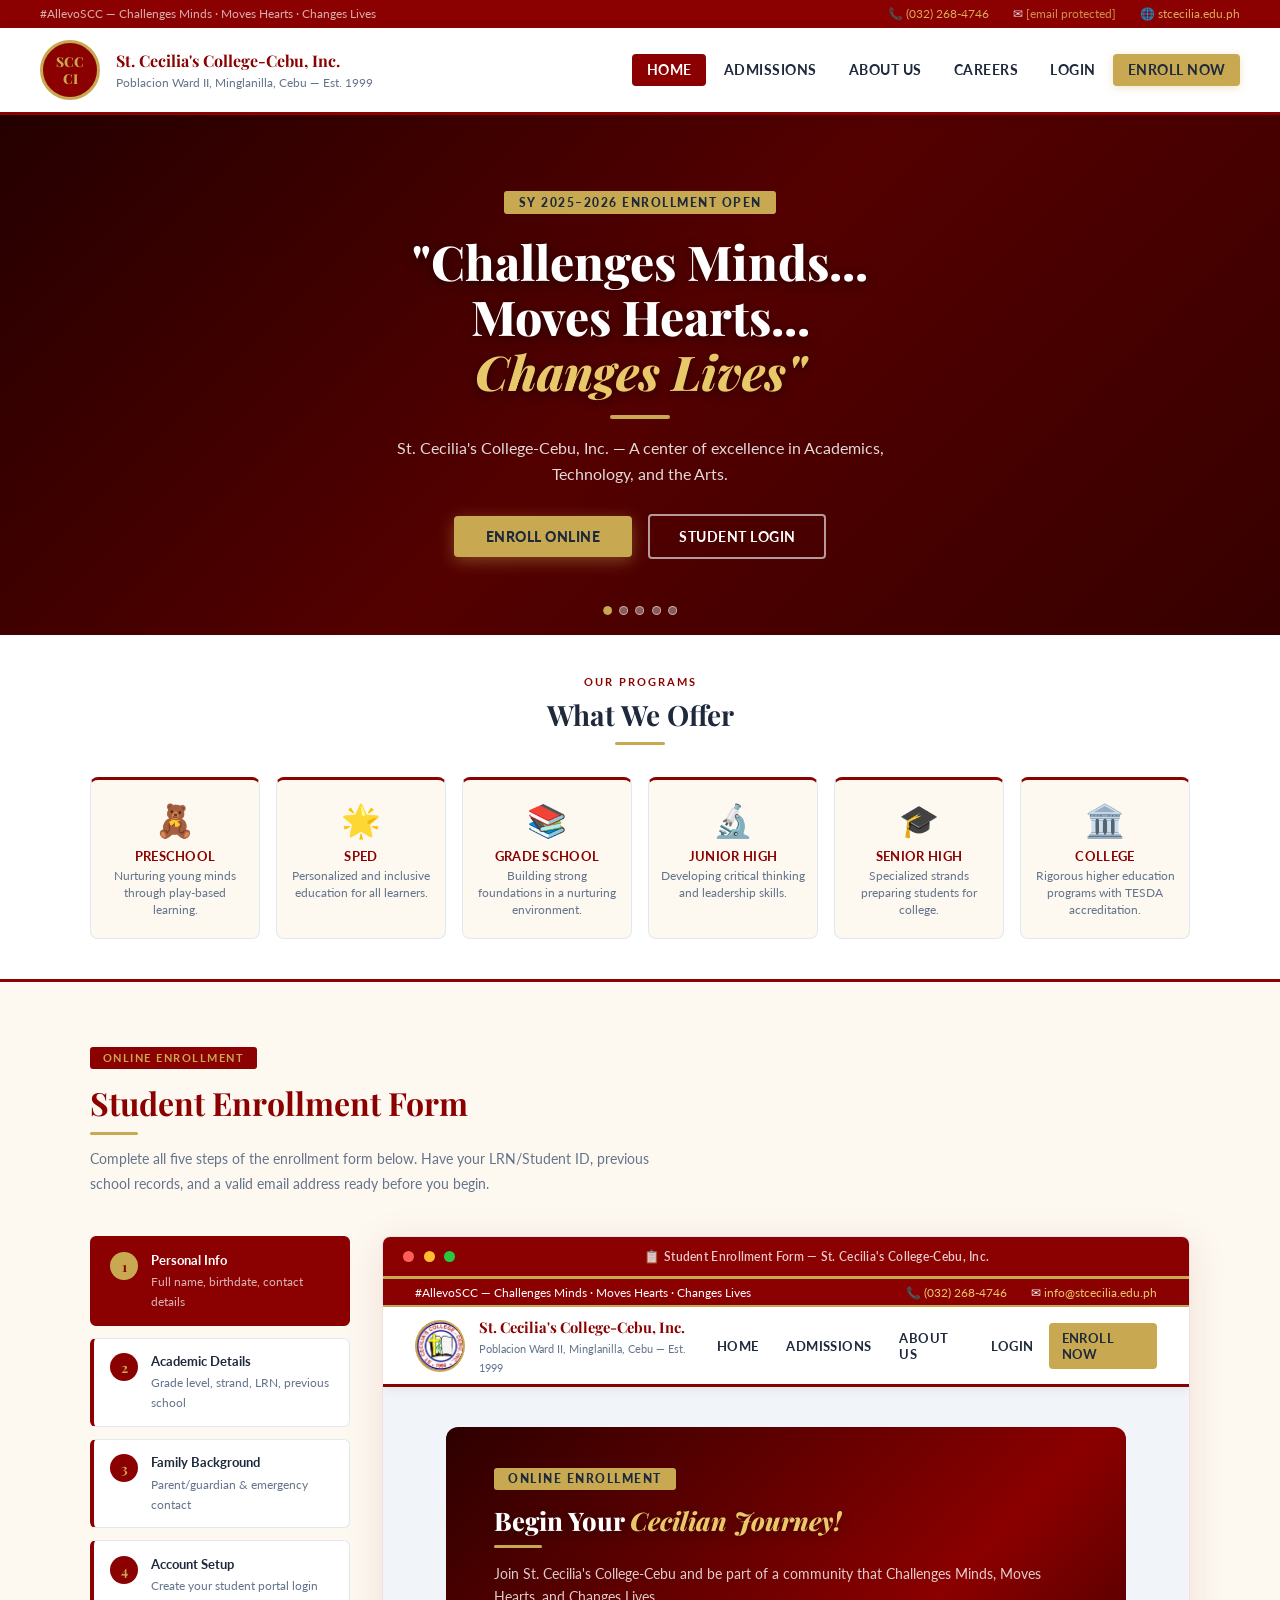
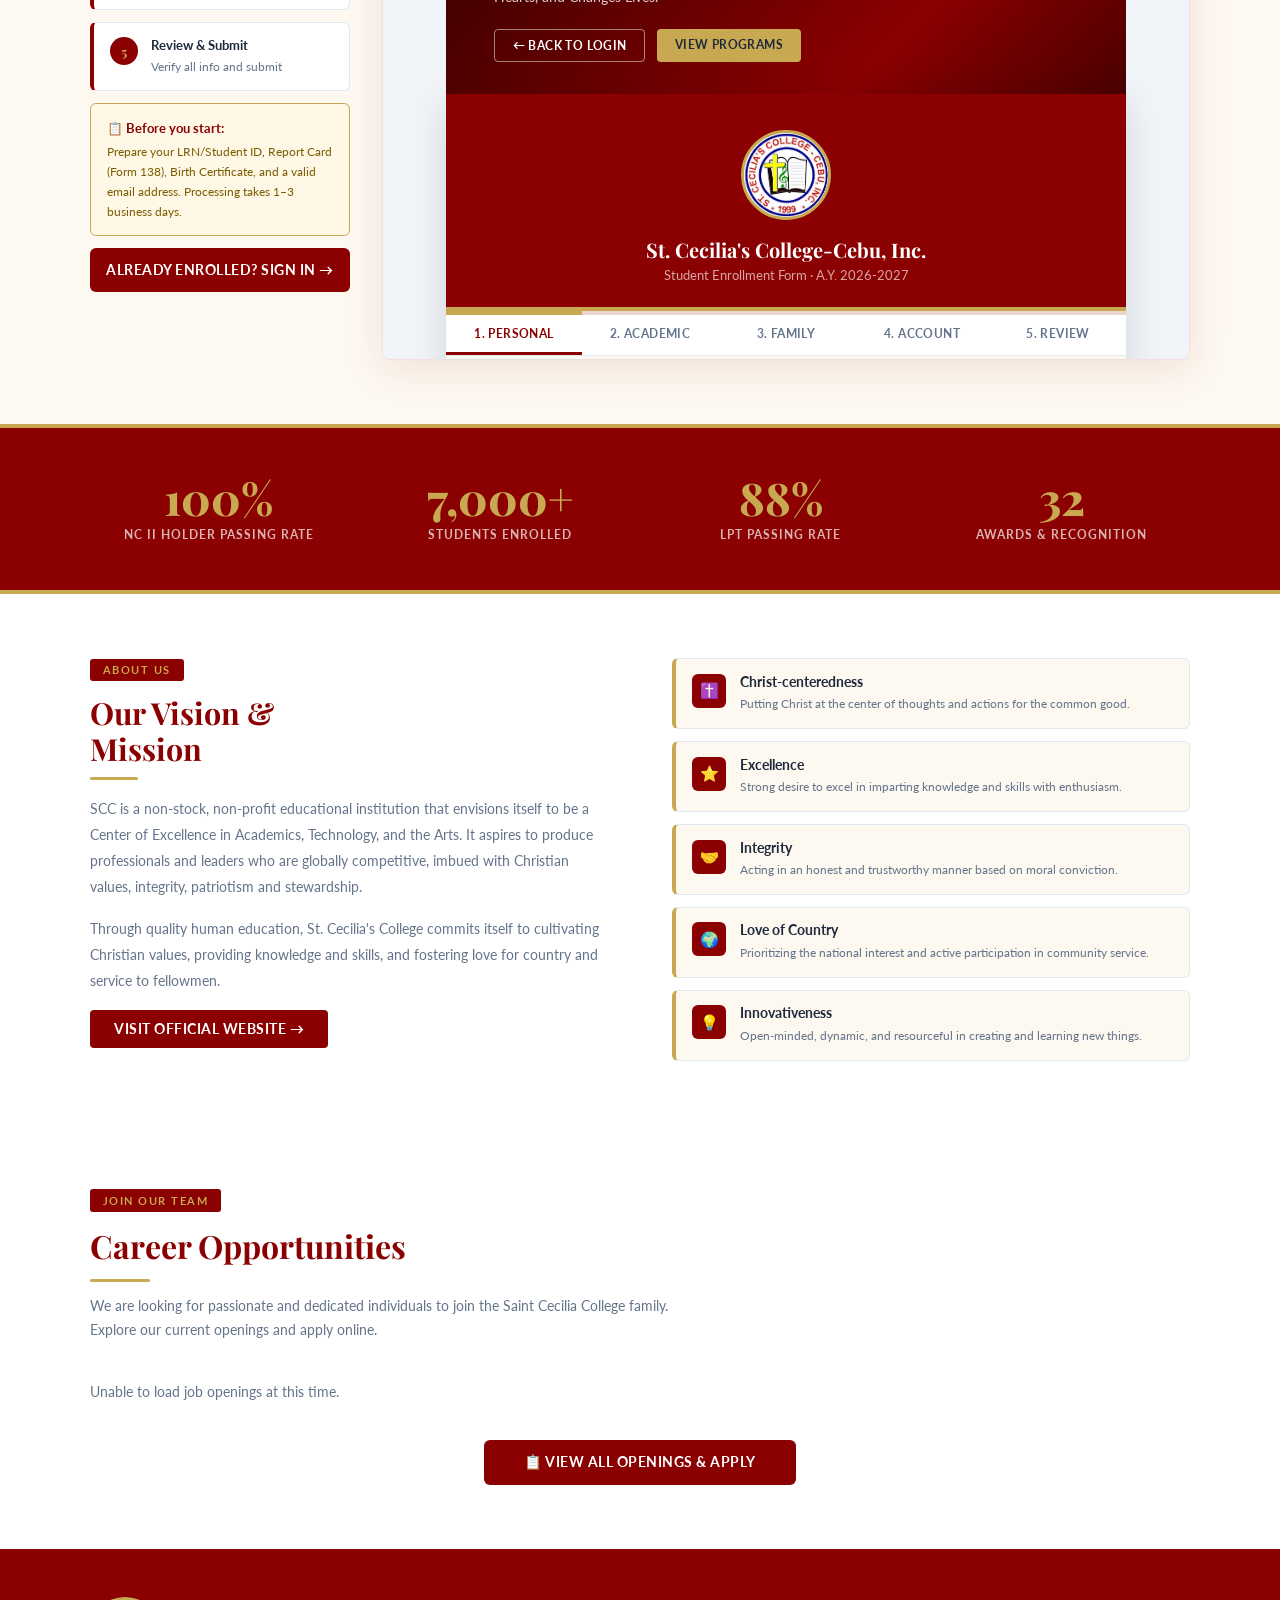
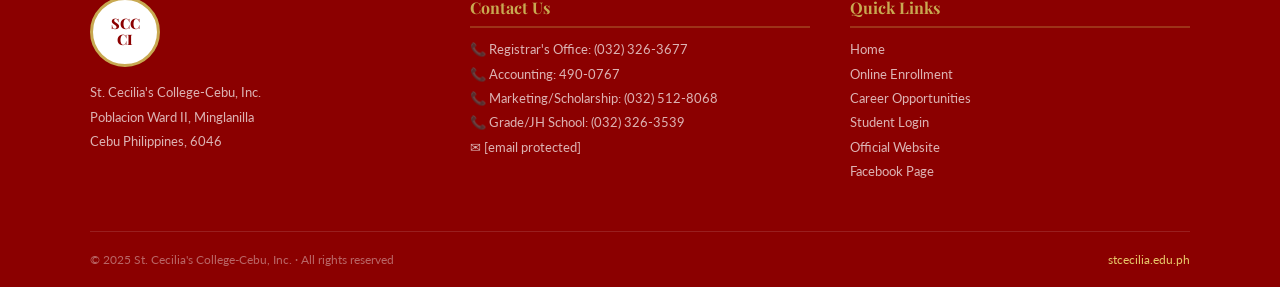
==== index.html @ 9a5c89c8 "school-info" ====
<!DOCTYPE html>
<html lang="en">
<head>
    <meta charset="UTF-8">
    <meta name="viewport" content="width=device-width, initial-scale=1.0">
    <link rel="manifest" href="/manifest.json">
    <meta name="theme-color" content="#1E3352">
    <meta name="mobile-web-app-capable" content="yes">
    <meta name="apple-mobile-web-app-capable" content="yes">
    <meta name="apple-mobile-web-app-status-bar-style" content="black-translucent">
    <meta name="apple-mobile-web-app-title" content="SCC Portal">
    <link rel="apple-touch-icon" href="/images/logo.png">
    <title>St. Cecilia's College-Cebu, Inc. — Student Enrollment Portal</title>
    <link rel="preconnect" href="https://fonts.googleapis.com">
    <link href="https://fonts.googleapis.com/css2?family=Playfair+Display:ital,wght@0,600;0,700;0,800;1,700&family=Lato:wght@300;400;700;900&display=swap" rel="stylesheet">
    <style>
        *, *::before, *::after { box-sizing: border-box; margin: 0; padding: 0; }

        :root {
            --red:     #8b0000;
            --red-mid: #a31515;
            --red-lt:  #c0392b;
            --gold:    #c8a951;
            --gold-lt: #e8c96a;
            --cream:   #fdf8f0;
            --white:   #ffffff;
            --gray:    #64748b;
            --border:  #e2e8f0;
            --dark:    #1e293b;
        }

        html { scroll-behavior: smooth; }

        body {
            font-family: 'Lato', sans-serif;
            background: var(--cream);
            color: var(--dark);
        }

        /* ── TOPBAR ── */
        .topbar {
            background: var(--red);
            color: white;
            font-size: .75rem;
            padding: .4rem 2.5rem;
            display: flex;
            justify-content: space-between;
            align-items: center;
            flex-wrap: wrap;
            gap: .5rem;
        }
        .topbar-left { opacity: .8; }
        .topbar-right { display: flex; gap: 1.5rem; }
        .topbar a { color: var(--gold-lt); text-decoration: none; }
        .topbar span { opacity: .85; }

        /* ── NAVBAR ── */
        nav {
            background: white;
            border-bottom: 3px solid var(--red);
            display: flex;
            align-items: center;
            justify-content: space-between;
            padding: .75rem 2.5rem;
            box-shadow: 0 2px 12px rgba(0,0,0,0.08);
            position: sticky;
            top: 0;
            z-index: 100;
        }
        .nav-brand {
            display: flex;
            align-items: center;
            gap: 1rem;
            text-decoration: none;
        }
        .nav-logo {
            width: 60px; height: 60px;
            background: var(--red);
            border-radius: 50%;
            display: flex; align-items: center; justify-content: center;
            font-family: 'Playfair Display', serif;
            font-weight: 800; font-size: .85rem;
            color: var(--gold);
            border: 3px solid var(--gold);
            text-align: center; line-height: 1.2;
        }
        .nav-name strong {
            display: block;
            font-family: 'Playfair Display', serif;
            font-size: 1rem; color: var(--red); font-weight: 700;
        }
        .nav-name span { font-size: .72rem; color: var(--gray); }

        .nav-links { display: flex; align-items: center; gap: .2rem; }
        .nav-links a {
            color: var(--dark); text-decoration: none;
            font-size: .85rem; font-weight: 700;
            padding: .5rem .9rem; border-radius: 4px;
            text-transform: uppercase; letter-spacing: .5px;
            transition: background .2s, color .2s;
        }
        .nav-links a:hover { background: var(--red); color: white; }
        .nav-links a.active { background: var(--red); color: white; }
        .nav-enroll {
            background: var(--gold); color: var(--dark) !important;
            border-radius: 4px;
            box-shadow: 0 2px 8px rgba(200,169,81,0.3);
        }
        .nav-enroll:hover { background: var(--gold-lt) !important; color: var(--dark) !important; }

        /* ── HERO SLIDER ── */
        .hero {
            position: relative;
            overflow: hidden;
            height: 520px;
            background: var(--red);
        }
        .slides-wrap {
            display: flex;
            width: 500%;
            height: 100%;
            animation: autoSlide 20s infinite;
        }
        .slide {
            width: 20%; height: 100%;
            position: relative;
            display: flex; align-items: center; justify-content: center;
        }
        .slide-bg {
            position: absolute; inset: 0;
        }
        .s1 .slide-bg { background: linear-gradient(135deg, #3d0000 0%, #8b0000 50%, #5a0000 100%); }
        .s2 .slide-bg { background: linear-gradient(135deg, #5a0000 0%, #3d0000 50%, #700000 100%); }
        .s3 .slide-bg { background: linear-gradient(135deg, #700000 0%, #5a0000 50%, #3d0000 100%); }
        .s4 .slide-bg { background: linear-gradient(135deg, #3d0000 0%, #700000 50%, #8b0000 100%); }
        .s5 .slide-bg { background: linear-gradient(135deg, #8b0000 0%, #3d0000 50%, #5a0000 100%); }
        .slide::after {
            content: ''; position: absolute; inset: 0;
            background: rgba(0,0,0,0.4);
        }
        .slide-inner {
            position: relative; z-index: 2;
            text-align: center; color: white;
            max-width: 700px; padding: 2rem;
        }
        .slide-inner .tag {
            display: inline-block;
            background: var(--gold); color: var(--dark);
            font-size: .72rem; font-weight: 900;
            letter-spacing: 1.5px; text-transform: uppercase;
            padding: .3rem .9rem; border-radius: 3px;
            margin-bottom: 1.25rem;
        }
        .slide-inner h1 {
            font-family: 'Playfair Display', serif;
            font-size: clamp(1.8rem, 4vw, 3rem);
            font-weight: 800; line-height: 1.15;
            text-shadow: 0 3px 12px rgba(0,0,0,0.5);
            margin-bottom: .75rem;
        }
        .slide-inner h1 em { color: var(--gold-lt); font-style: italic; }
        .gold-bar { width: 60px; height: 4px; background: var(--gold); margin: 1rem auto; border-radius: 2px; }
        .slide-inner p { font-size: 1rem; opacity: .85; max-width: 500px; margin: 0 auto 1.75rem; line-height: 1.6; }
        .slide-btn {
            display: inline-block;
            background: var(--gold); color: var(--dark);
            font-weight: 900; font-size: .88rem;
            padding: .75rem 2rem; border-radius: 4px;
            text-decoration: none; letter-spacing: .5px;
            text-transform: uppercase;
            box-shadow: 0 4px 16px rgba(200,169,81,0.4);
            transition: background .2s, transform .15s;
        }
        .slide-btn:hover { background: var(--gold-lt); transform: translateY(-2px); }
        .slide-btn-ghost {
            display: inline-block;
            background: transparent;
            border: 2px solid rgba(255,255,255,0.6);
            color: white; font-weight: 700; font-size: .88rem;
            padding: .73rem 1.8rem; border-radius: 4px;
            text-decoration: none; letter-spacing: .5px;
            text-transform: uppercase; margin-left: .75rem;
            transition: border-color .2s, background .2s;
        }
        .slide-btn-ghost:hover { background: rgba(255,255,255,0.1); border-color: white; }

        @keyframes autoSlide {
            0%,18%  { transform: translateX(0%); }
            20%,38% { transform: translateX(-20%); }
            40%,58% { transform: translateX(-40%); }
            60%,78% { transform: translateX(-60%); }
            80%,98% { transform: translateX(-80%); }
            100%    { transform: translateX(0%); }
        }

        /* Dots */
        .slide-dots {
            position: absolute; bottom: 1.25rem; left: 50%; transform: translateX(-50%);
            display: flex; gap: .45rem; z-index: 10;
        }
        .sdot {
            width: 9px; height: 9px; border-radius: 50%;
            background: rgba(255,255,255,0.35);
            border: 1.5px solid rgba(255,255,255,0.5);
            cursor: pointer; transition: background .3s;
        }
        .sdot.on { background: var(--gold); border-color: var(--gold); }

        /* ── PROGRAMS STRIP ── */
        .programs-strip {
            background: white;
            border-bottom: 3px solid var(--red);
            padding: 2.5rem;
        }
        .programs-inner {
            max-width: 1100px; margin: 0 auto;
        }
        .strip-label {
            text-align: center;
            font-size: .7rem; font-weight: 700;
            letter-spacing: 2px; text-transform: uppercase;
            color: var(--red); margin-bottom: .5rem;
        }
        .strip-title {
            text-align: center;
            font-family: 'Playfair Display', serif;
            font-size: 1.75rem; color: var(--dark);
            font-weight: 700; margin-bottom: .6rem;
        }
        .strip-divider {
            width: 50px; height: 3px; background: var(--gold);
            margin: 0 auto 2rem; border-radius: 2px;
        }
        .programs-grid {
            display: grid;
            grid-template-columns: repeat(6, 1fr);
            gap: 1rem;
        }
        .prog-card {
            text-align: center;
            padding: 1.25rem .75rem;
            border: 1.5px solid var(--border);
            border-radius: 8px;
            border-top: 3px solid var(--red);
            background: var(--cream);
            transition: box-shadow .2s, transform .15s;
            cursor: default;
        }
        .prog-card:hover { box-shadow: 0 4px 20px rgba(139,0,0,0.1); transform: translateY(-3px); }
        .prog-icon { font-size: 2rem; margin-bottom: .5rem; }
        .prog-name { font-size: .8rem; font-weight: 700; color: var(--red); text-transform: uppercase; letter-spacing: .3px; margin-bottom: .25rem; }
        .prog-desc { font-size: .72rem; color: var(--gray); line-height: 1.45; }

        /* ── ENROLLMENT SECTION ── */
        .enrollment-section {
            background: var(--cream);
            padding: 4rem 2.5rem;
        }
        .section-wrap { max-width: 1100px; margin: 0 auto; }
        .section-head { margin-bottom: 2.5rem; }
        .section-head .label {
            display: inline-block;
            background: var(--red); color: var(--gold);
            font-size: .68rem; font-weight: 700;
            letter-spacing: 1.5px; text-transform: uppercase;
            padding: .3rem .8rem; border-radius: 3px;
            margin-bottom: .75rem;
        }
        .section-head h2 {
            font-family: 'Playfair Display', serif;
            font-size: 2rem; color: var(--red); font-weight: 700;
            margin-bottom: .5rem;
        }
        .section-head .divider {
            width: 48px; height: 3px; background: var(--gold);
            border-radius: 2px; margin-bottom: .75rem;
        }
        .section-head p { font-size: .9rem; color: var(--gray); line-height: 1.7; max-width: 600px; }

        .enroll-layout {
            display: grid;
            grid-template-columns: 260px 1fr;
            gap: 2rem;
            align-items: start;
        }

        /* Steps sidebar */
        .steps-col { display: flex; flex-direction: column; gap: .75rem; }
        .step-item {
            display: flex; align-items: flex-start; gap: .8rem;
            padding: .9rem 1rem;
            background: white;
            border: 1.5px solid var(--border);
            border-left: 4px solid var(--red);
            border-radius: 6px;
            cursor: default;
            transition: box-shadow .2s;
        }
        .step-item:hover { box-shadow: 0 4px 14px rgba(139,0,0,0.1); }
        .step-item.active { background: var(--red); border-color: var(--red); }
        .step-num {
            width: 28px; height: 28px; border-radius: 50%;
            background: var(--red); color: var(--gold);
            font-family: 'Playfair Display', serif;
            font-weight: 700; font-size: .85rem;
            display: flex; align-items: center; justify-content: center;
            flex-shrink: 0;
        }
        .step-item.active .step-num { background: var(--gold); color: var(--red); }
        .step-text strong { display: block; font-size: .82rem; color: var(--dark); font-weight: 700; margin-bottom: .15rem; }
        .step-item.active .step-text strong { color: white; }
        .step-text span { font-size: .72rem; color: var(--gray); line-height: 1.4; }
        .step-item.active .step-text span { color: rgba(255,255,255,0.7); }

        .steps-note {
            background: #fff8e6;
            border: 1px solid var(--gold);
            border-radius: 6px;
            padding: .85rem 1rem;
            font-size: .78rem;
            color: #7a5c00;
            line-height: 1.6;
        }
        .steps-note strong { display: block; color: var(--red); margin-bottom: .25rem; font-size: .8rem; }

        /* Form frame */
        .form-frame {
            background: white;
            border-radius: 8px;
            overflow: hidden;
            box-shadow: 0 8px 40px rgba(139,0,0,0.1);
            border: 1.5px solid rgba(139,0,0,0.12);
        }
        .frame-bar {
            background: var(--red);
            padding: .75rem 1.25rem;
            display: flex; align-items: center; gap: .6rem;
            border-bottom: 3px solid var(--gold);
        }
        .fbar-dot { width: 11px; height: 11px; border-radius: 50%; }
        .fbar-dot.r { background: #ff5f57; }
        .fbar-dot.y { background: #febc2e; }
        .fbar-dot.g { background: #28c840; }
        .fbar-title {
            flex: 1; text-align: center;
            font-size: .78rem; color: rgba(255,255,255,0.8);
            font-weight: 600; letter-spacing: .3px;
        }
        .form-iframe {
            width: 100%; height: 680px;
            border: none; display: block;
        }

        /* ── STATS SECTION ── */
        .stats-section {
            background: var(--red);
            padding: 3rem 2.5rem;
            border-top: 4px solid var(--gold);
            border-bottom: 4px solid var(--gold);
        }
        .stats-inner {
            max-width: 1100px; margin: 0 auto;
            display: grid; grid-template-columns: repeat(4, 1fr);
            gap: 1.5rem; text-align: center;
        }
        .stat-num {
            font-family: 'Playfair Display', serif;
            font-size: 2.8rem; font-weight: 800;
            color: var(--gold); line-height: 1;
            margin-bottom: .4rem;
        }
        .stat-label {
            font-size: .78rem; font-weight: 700;
            color: rgba(255,255,255,0.7);
            text-transform: uppercase; letter-spacing: 1px;
        }

        /* ── ABOUT SECTION ── */
        .about-section {
            background: white;
            padding: 4rem 2.5rem;
        }
        .about-inner {
            max-width: 1100px; margin: 0 auto;
            display: grid; grid-template-columns: 1fr 1fr;
            gap: 4rem; align-items: start;
        }
        .about-text .label {
            display: inline-block;
            background: var(--red); color: var(--gold);
            font-size: .68rem; font-weight: 700;
            letter-spacing: 1.5px; text-transform: uppercase;
            padding: .3rem .8rem; border-radius: 3px;
            margin-bottom: .85rem;
        }
        .about-text h2 {
            font-family: 'Playfair Display', serif;
            font-size: 1.9rem; color: var(--red); font-weight: 700;
            line-height: 1.2; margin-bottom: .6rem;
        }
        .about-text .divider { width: 48px; height: 3px; background: var(--gold); border-radius: 2px; margin-bottom: 1rem; }
        .about-text p { font-size: .9rem; color: var(--gray); line-height: 1.8; margin-bottom: 1rem; }
        .about-text a {
            display: inline-flex; align-items: center; gap: .4rem;
            background: var(--red); color: white;
            padding: .7rem 1.5rem; border-radius: 4px;
            font-size: .85rem; font-weight: 700;
            text-decoration: none; text-transform: uppercase; letter-spacing: .5px;
            transition: background .2s;
        }
        .about-text a:hover { background: var(--red-lt); }

        .values-list { display: flex; flex-direction: column; gap: .75rem; }
        .value-item {
            display: flex; align-items: flex-start; gap: .85rem;
            padding: .9rem 1rem;
            border: 1px solid var(--border);
            border-left: 4px solid var(--gold);
            border-radius: 6px;
            background: var(--cream);
        }
        .val-icon {
            width: 34px; height: 34px; border-radius: 6px;
            background: var(--red); color: var(--gold);
            display: flex; align-items: center; justify-content: center;
            font-size: .95rem; flex-shrink: 0;
        }
        .val-text strong { display: block; font-size: .85rem; color: var(--dark); font-weight: 700; margin-bottom: .15rem; }
        .val-text span { font-size: .78rem; color: var(--gray); line-height: 1.5; }

        /* ── CONTACT / FOOTER ── */
        .contact-section {
            background: var(--red);
            padding: 3rem 2.5rem 0;
        }
        .contact-inner {
            max-width: 1100px; margin: 0 auto;
            display: grid; grid-template-columns: 1fr 1fr 1fr;
            gap: 2.5rem;
            padding-bottom: 3rem;
            border-bottom: 1px solid rgba(255,255,255,0.12);
        }
        .contact-col h4 {
            font-family: 'Playfair Display', serif;
            font-size: 1rem; color: var(--gold);
            font-weight: 700; margin-bottom: .6rem;
            padding-bottom: .5rem;
            border-bottom: 2px solid rgba(200,169,81,0.3);
        }
        .contact-col p, .contact-col a {
            font-size: .82rem; color: rgba(255,255,255,0.7);
            line-height: 1.85; text-decoration: none; display: block;
        }
        .contact-col a:hover { color: var(--gold-lt); }
        .contact-logo {
            width: 70px; height: 70px; border-radius: 50%;
            background: white; border: 3px solid var(--gold);
            display: flex; align-items: center; justify-content: center;
            font-family: 'Playfair Display', serif;
            font-weight: 800; font-size: .9rem; color: var(--red);
            text-align: center; line-height: 1.1;
            margin-bottom: .85rem;
        }

        .footer-bottom {
            max-width: 1100px; margin: 0 auto;
            padding: 1.25rem 0;
            display: flex; align-items: center; justify-content: space-between;
            flex-wrap: wrap; gap: .75rem;
        }
        .footer-bottom p { font-size: .75rem; color: rgba(255,255,255,0.4); }
        .footer-bottom a { color: var(--gold-lt); text-decoration: none; font-size: .75rem; }

        /* ── RESPONSIVE ── */
        @media (max-width: 900px) {
            nav { padding: .6rem 1rem; }
            .nav-links { display: none; }
            .topbar { padding: .4rem 1rem; }
            .topbar-left { display: none; }
            .programs-grid { grid-template-columns: repeat(3, 1fr); }
            .enroll-layout { grid-template-columns: 1fr; }
            .steps-col { display: grid; grid-template-columns: 1fr 1fr; }
            .stats-inner { grid-template-columns: repeat(2, 1fr); }
            .about-inner { grid-template-columns: 1fr; gap: 2rem; }
            .contact-inner { grid-template-columns: 1fr; gap: 2rem; }
            .enrollment-section, .about-section, .programs-strip { padding: 2.5rem 1.25rem; }
            .contact-section { padding: 2.5rem 1.25rem 0; }
            .hero { height: 380px; }
        }
        @media (max-width: 600px) {
            .programs-grid { grid-template-columns: repeat(2, 1fr); }
            .steps-col { grid-template-columns: 1fr; }
        }
    </style>
</head>
<body>

<!-- TOPBAR -->
<div class="topbar">
    <div class="topbar-left">
        <span>#AllevoSCC — Challenges Minds · Moves Hearts · Changes Lives</span>
    </div>
    <div class="topbar-right">
        <span>📞 <a href="tel:032-268-4746">(032) 268-4746</a></span>
        <span>✉ <a href="/cdn-cgi/l/email-protection#523b3c343d1221263137313b3e3b337c3736277c223a"><span class="__cf_email__" data-cfemail="563f3830391625223533353f3a3f377833322378263e">[email&#160;protected]</span></a></span>
        <span>🌐 <a href="https://stcecilia.edu.ph" target="_blank">stcecilia.edu.ph</a></span>
    </div>
</div>

<!-- NAVBAR -->
<nav>
    <a href="index.html" class="nav-brand">
        <div class="nav-logo">SCC<br>CI</div>
        <div class="nav-name">
            <strong>St. Cecilia's College-Cebu, Inc.</strong>
            <span>Poblacion Ward II, Minglanilla, Cebu — Est. 1999</span>
        </div>
    </a>
    <div class="nav-links">
        <a href="index.html" class="active">Home</a>
        <a href="#enrollment">Admissions</a>
        <a href="#about">About Us</a>
        <a href="#careers">Careers</a>
        <a href="login.html">Login</a>
        <a href="enrollment.html" class="nav-enroll">Enroll Now</a>
    </div>
</nav>

<!-- HERO SLIDER -->
<div class="hero">
    <div class="slides-wrap">
        <div class="slide s1">
            <div class="slide-bg"></div>
            <div class="slide-inner">
                <div class="tag">SY 2025–2026 Enrollment Open</div>
                <h1>"Challenges Minds...<br>Moves Hearts...<br><em>Changes Lives"</em></h1>
                <div class="gold-bar"></div>
                <p>St. Cecilia's College-Cebu, Inc. — A center of excellence in Academics, Technology, and the Arts.</p>
                <a href="#enrollment" class="slide-btn">Enroll Online</a>
                <a href="login.html" class="slide-btn-ghost">Student Login</a>
            </div>
        </div>
        <div class="slide s2">
            <div class="slide-bg"></div>
            <div class="slide-inner">
                <div class="tag">Basic Education</div>
                <h1>From Preschool<br>to <em>Senior High</em></h1>
                <div class="gold-bar"></div>
                <p>Nurturing every student from their earliest years through comprehensive K–12 education.</p>
                <a href="#enrollment" class="slide-btn">Apply Now</a>
            </div>
        </div>
        <div class="slide s3">
            <div class="slide-bg"></div>
            <div class="slide-inner">
                <div class="tag">College Programs</div>
                <h1>Globally Competitive<br><em>Cecilian</em> Graduates</h1>
                <div class="gold-bar"></div>
                <p>TESDA-accredited programs in IT, Education, Business, Criminology, and Hospitality Management.</p>
                <a href="#enrollment" class="slide-btn">View Programs</a>
            </div>
        </div>
        <div class="slide s4">
            <div class="slide-bg"></div>
            <div class="slide-inner">
                <div class="tag">Scholarships Available</div>
                <h1>FREE Senior High<br>via <em>DepEd Voucher</em></h1>
                <div class="gold-bar"></div>
                <p>Academic, cultural, and government scholarships available for qualified students.</p>
                <a href="#enrollment" class="slide-btn">Learn More</a>
            </div>
        </div>
        <div class="slide s5">
            <div class="slide-bg"></div>
            <div class="slide-inner">
                <div class="tag">HyFlex Ready</div>
                <h1>Join the<br><em>Cecilian Family</em> Today</h1>
                <div class="gold-bar"></div>
                <p>Flexible learning options, state-of-the-art facilities, and a vibrant Cecilian community await you.</p>
                <a href="#enrollment" class="slide-btn">Start Enrollment</a>
                <a href="login.html" class="slide-btn-ghost">Sign In</a>
            </div>
        </div>
    </div>
    <div class="slide-dots">
        <div class="sdot on"></div>
        <div class="sdot"></div>
        <div class="sdot"></div>
        <div class="sdot"></div>
        <div class="sdot"></div>
    </div>
</div>

<!-- PROGRAMS STRIP -->
<div class="programs-strip">
    <div class="programs-inner">
        <div class="strip-label">Our Programs</div>
        <div class="strip-title">What We Offer</div>
        <div class="strip-divider"></div>
        <div class="programs-grid">
            <div class="prog-card">
                <div class="prog-icon">🧸</div>
                <div class="prog-name">Preschool</div>
                <div class="prog-desc">Nurturing young minds through play-based learning.</div>
            </div>
            <div class="prog-card">
                <div class="prog-icon">🌟</div>
                <div class="prog-name">SPED</div>
                <div class="prog-desc">Personalized and inclusive education for all learners.</div>
            </div>
            <div class="prog-card">
                <div class="prog-icon">📚</div>
                <div class="prog-name">Grade School</div>
                <div class="prog-desc">Building strong foundations in a nurturing environment.</div>
            </div>
            <div class="prog-card">
                <div class="prog-icon">🔬</div>
                <div class="prog-name">Junior High</div>
                <div class="prog-desc">Developing critical thinking and leadership skills.</div>
            </div>
            <div class="prog-card">
                <div class="prog-icon">🎓</div>
                <div class="prog-name">Senior High</div>
                <div class="prog-desc">Specialized strands preparing students for college.</div>
            </div>
            <div class="prog-card">
                <div class="prog-icon">🏛️</div>
                <div class="prog-name">College</div>
                <div class="prog-desc">Rigorous higher education programs with TESDA accreditation.</div>
            </div>
        </div>
    </div>
</div>

<!-- ENROLLMENT SECTION -->
<section class="enrollment-section" id="enrollment">
    <div class="section-wrap">
        <div class="section-head">
            <div class="label">Online Enrollment</div>
            <h2>Student Enrollment Form</h2>
            <div class="divider"></div>
            <p>Complete all five steps of the enrollment form below. Have your LRN/Student ID, previous school records, and a valid email address ready before you begin.</p>
        </div>

        <div class="enroll-layout">
            <!-- Steps sidebar -->
            <div class="steps-col">
                <div class="step-item active">
                    <div class="step-num">1</div>
                    <div class="step-text">
                        <strong>Personal Info</strong>
                        <span>Full name, birthdate, contact details</span>
                    </div>
                </div>
                <div class="step-item">
                    <div class="step-num">2</div>
                    <div class="step-text">
                        <strong>Academic Details</strong>
                        <span>Grade level, strand, LRN, previous school</span>
                    </div>
                </div>
                <div class="step-item">
                    <div class="step-num">3</div>
                    <div class="step-text">
                        <strong>Family Background</strong>
                        <span>Parent/guardian & emergency contact</span>
                    </div>
                </div>
                <div class="step-item">
                    <div class="step-num">4</div>
                    <div class="step-text">
                        <strong>Account Setup</strong>
                        <span>Create your student portal login</span>
                    </div>
                </div>
                <div class="step-item">
                    <div class="step-num">5</div>
                    <div class="step-text">
                        <strong>Review & Submit</strong>
                        <span>Verify all info and submit</span>
                    </div>
                </div>
                <div class="steps-note">
                    <strong>📋 Before you start:</strong>
                    Prepare your LRN/Student ID, Report Card (Form 138), Birth Certificate, and a valid email address. Processing takes 1–3 business days.
                </div>
                <a href="login.html" style="display:flex;align-items:center;justify-content:center;gap:.5rem;background:var(--red);color:white;padding:.85rem;border-radius:6px;text-decoration:none;font-weight:700;font-size:.85rem;text-transform:uppercase;letter-spacing:.5px;text-align:center;transition:background .2s;" onmouseover="this.style.background='#c0392b'" onmouseout="this.style.background='#8b0000'">
                    Already enrolled? Sign In →
                </a>
            </div>

            <!-- Enrollment form iframe -->
            <div class="form-frame">
                <div class="frame-bar">
                    <div class="fbar-dot r"></div>
                    <div class="fbar-dot y"></div>
                    <div class="fbar-dot g"></div>
                    <div class="fbar-title">📋 Student Enrollment Form — St. Cecilia's College-Cebu, Inc.</div>
                </div>
                <iframe src="enrollment.html" class="form-iframe" title="Student Enrollment Form" loading="lazy"></iframe>
            </div>
        </div>
    </div>
</section>

<!-- STATS -->
<div class="stats-section">
    <div class="stats-inner">
        <div>
            <div class="stat-num">100%</div>
            <div class="stat-label">NC II Holder Passing Rate</div>
        </div>
        <div>
            <div class="stat-num">7,000+</div>
            <div class="stat-label">Students Enrolled</div>
        </div>
        <div>
            <div class="stat-num">88%</div>
            <div class="stat-label">LPT Passing Rate</div>
        </div>
        <div>
            <div class="stat-num">32</div>
            <div class="stat-label">Awards & Recognition</div>
        </div>
    </div>
</div>

<!-- ABOUT -->
<section class="about-section" id="about">
    <div class="about-inner">
        <div class="about-text">
            <div class="label">About Us</div>
            <h2>Our Vision &<br>Mission</h2>
            <div class="divider"></div>
            <p>SCC is a non-stock, non-profit educational institution that envisions itself to be a Center of Excellence in Academics, Technology, and the Arts. It aspires to produce professionals and leaders who are globally competitive, imbued with Christian values, integrity, patriotism and stewardship.</p>
            <p>Through quality human education, St. Cecilia's College commits itself to cultivating Christian values, providing knowledge and skills, and fostering love for country and service to fellowmen.</p>
            <a href="https://stcecilia.edu.ph" target="_blank">Visit Official Website →</a>
        </div>

        <div class="values-list">
            <div class="value-item">
                <div class="val-icon">✝️</div>
                <div class="val-text">
                    <strong>Christ-centeredness</strong>
                    <span>Putting Christ at the center of thoughts and actions for the common good.</span>
                </div>
            </div>
            <div class="value-item">
                <div class="val-icon">⭐</div>
                <div class="val-text">
                    <strong>Excellence</strong>
                    <span>Strong desire to excel in imparting knowledge and skills with enthusiasm.</span>
                </div>
            </div>
            <div class="value-item">
                <div class="val-icon">🤝</div>
                <div class="val-text">
                    <strong>Integrity</strong>
                    <span>Acting in an honest and trustworthy manner based on moral conviction.</span>
                </div>
            </div>
            <div class="value-item">
                <div class="val-icon">🌍</div>
                <div class="val-text">
                    <strong>Love of Country</strong>
                    <span>Prioritizing the national interest and active participation in community service.</span>
                </div>
            </div>
            <div class="value-item">
                <div class="val-icon">💡</div>
                <div class="val-text">
                    <strong>Innovativeness</strong>
                    <span>Open-minded, dynamic, and resourceful in creating and learning new things.</span>
                </div>
            </div>
        </div>
    </div>
</section>

<!-- CAREERS SECTION -->
<section id="careers" style="padding:4rem 2.5rem; background:#fff;">
    <div style="max-width:1100px;margin:0 auto;">
        <div class="section-head" style="margin-bottom:2.5rem;">
            <div class="label">Join Our Team</div>
            <h2 style="font-family:'Playfair Display',serif;font-size:2rem;color:var(--red);margin-bottom:0.5rem;">Career Opportunities</h2>
            <div class="divider" style="width:60px;height:3px;background:var(--gold);margin:0.75rem 0;"></div>
            <p style="font-size:.9rem;color:var(--gray);line-height:1.7;max-width:600px;">We are looking for passionate and dedicated individuals to join the Saint Cecilia College family. Explore our current openings and apply online.</p>
        </div>

        <!-- Job listings will be loaded here -->
        <div id="publicJobList" style="display:grid;grid-template-columns:repeat(auto-fill,minmax(300px,1fr));gap:1.25rem;margin-bottom:2.5rem;">
            <div style="color:var(--gray);font-size:.9rem;padding:1rem 0;">Loading job openings...</div>
        </div>

        <div style="text-align:center;margin-top:1rem;">
            <a href="careers.html" style="display:inline-block;background:var(--red);color:white;padding:.85rem 2.5rem;border-radius:6px;text-decoration:none;font-weight:700;font-size:.9rem;text-transform:uppercase;letter-spacing:.5px;transition:background .2s;" onmouseover="this.style.background='#c0392b'" onmouseout="this.style.background='#8b0000'">
                📋 View All Openings & Apply
            </a>
        </div>
    </div>
</section>

<script>
// Load open job postings for the homepage
(async function loadPublicJobs() {
    try {
        const res  = await fetch('php/api/public/get_open_jobs.php');
        const data = await res.json();
        const container = document.getElementById('publicJobList');
        if (!data.success || !data.jobs.length) {
            container.innerHTML = '<p style="color:var(--gray);font-size:.9rem;">No current openings. Check back soon!</p>';
            return;
        }
        container.innerHTML = data.jobs.slice(0,6).map(j => `
        <div style="background:white;border-radius:10px;box-shadow:0 2px 12px rgba(0,0,0,0.08);overflow:hidden;border-top:4px solid var(--red);transition:box-shadow .2s;" onmouseover="this.style.boxShadow='0 6px 20px rgba(0,0,0,0.13)'" onmouseout="this.style.boxShadow='0 2px 12px rgba(0,0,0,0.08)'">
            <div style="padding:1.25rem;">
                <div style="font-family:'Playfair Display',serif;font-size:1rem;font-weight:700;color:var(--dark);margin-bottom:0.5rem;">${esc(j.title)}</div>
                <div style="display:flex;flex-wrap:wrap;gap:.4rem;margin-bottom:.75rem;">
                    <span style="background:#fdf2f2;color:var(--red);padding:.2rem .65rem;border-radius:20px;font-size:.72rem;font-weight:700;">📁 ${esc(j.department_name||'General')}</span>
                    <span style="background:#fdf8f0;color:#92400e;padding:.2rem .65rem;border-radius:20px;font-size:.72rem;font-weight:700;">⏱ ${esc((j.employment_type||'').replace('_',' '))}</span>
                    <span style="background:#f0fdf4;color:#166534;padding:.2rem .65rem;border-radius:20px;font-size:.72rem;font-weight:700;">🪑 ${j.slots} slot${j.slots>1?'s':''}</span>
                </div>
                ${j.description ? `<div style="font-size:.82rem;color:var(--gray);line-height:1.5;overflow:hidden;display:-webkit-box;-webkit-line-clamp:2;-webkit-box-orient:vertical;">${esc(j.description)}</div>` : ''}
                ${j.deadline ? `<div style="font-size:.75rem;color:var(--gray);margin-top:.5rem;">📅 Deadline: ${j.deadline}</div>` : ''}
            </div>
            <div style="padding:.85rem 1.25rem;background:#fdf8f0;border-top:1px solid #f0e8d8;text-align:right;">
                <a href="careers.html?job=${j.id}" style="background:var(--red);color:white;padding:.5rem 1.25rem;border-radius:5px;text-decoration:none;font-size:.8rem;font-weight:700;text-transform:uppercase;letter-spacing:.3px;">Apply Now →</a>
            </div>
        </div>`).join('');
    } catch(e) {
        document.getElementById('publicJobList').innerHTML = '<p style="color:var(--gray);font-size:.9rem;">Unable to load job openings at this time.</p>';
    }
    function esc(s) { return String(s||'').replace(/&/g,'&amp;').replace(/</g,'&lt;').replace(/>/g,'&gt;'); }
})();
</script>

<!-- CONTACT / FOOTER -->
<div class="contact-section">
    <div class="contact-inner">
        <div class="contact-col">
            <div class="contact-logo">SCC<br>CI</div>
            <p>St. Cecilia's College-Cebu, Inc.<br>Poblacion Ward II, Minglanilla<br>Cebu Philippines, 6046</p>
        </div>
        <div class="contact-col">
            <h4>Contact Us</h4>
            <a href="tel:032-326-3677">📞 Registrar's Office: (032) 326-3677</a>
            <a href="tel:032-490-0767">📞 Accounting: 490-0767</a>
            <a href="tel:032-512-8068">📞 Marketing/Scholarship: (032) 512-8068</a>
            <a href="tel:032-326-3539">📞 Grade/JH School: (032) 326-3539</a>
            <a href="/cdn-cgi/l/email-protection#0f666169604f7c7b6c6a6c6663666e216a6b7a217f67">✉ <span class="__cf_email__" data-cfemail="81e8efe7eec1f2f5e2e4e2e8ede8e0afe4e5f4aff1e9">[email&#160;protected]</span></a>
        </div>
        <div class="contact-col">
            <h4>Quick Links</h4>
            <a href="index.html">Home</a>
            <a href="#enrollment">Online Enrollment</a>
            <a href="#careers">Career Opportunities</a>
            <a href="login.html">Student Login</a>
            <a href="https://stcecilia.edu.ph" target="_blank">Official Website</a>
            <a href="https://www.facebook.com/St.CeciliasCollege" target="_blank">Facebook Page</a>
        </div>
    </div>
    <div class="footer-bottom">
        <p>© 2025 St. Cecilia's College-Cebu, Inc. · All rights reserved</p>
        <a href="https://stcecilia.edu.ph" target="_blank">stcecilia.edu.ph</a>
    </div>
</div>

<script data-cfasync="false" src="/cdn-cgi/scripts/5c5dd728/cloudflare-static/email-decode.min.js"></script><script>
    // Slider dots sync
    const dots = document.querySelectorAll('.sdot');
    let cur = 0;
    const total = 5;
    setInterval(() => {
        dots[cur].classList.remove('on');
        cur = (cur + 1) % total;
        dots[cur].classList.add('on');
    }, 4000);

    // Step highlight on click
    const steps = document.querySelectorAll('.step-item');
    steps.forEach(s => {
        s.addEventListener('click', () => {
            steps.forEach(x => x.classList.remove('active'));
            s.classList.add('active');
        });
    });

        // Scroll-in animation
        const observer = new IntersectionObserver((entries) => {
            entries.forEach(e => {
                if (e.isIntersecting) {
                    e.target.style.opacity = '1';
                    observer.unobserve(e.target);
                }
            });
        });
        document.querySelectorAll('.prog-card, .value-item, .step-item').forEach(el => observer.observe(el));
    </script>
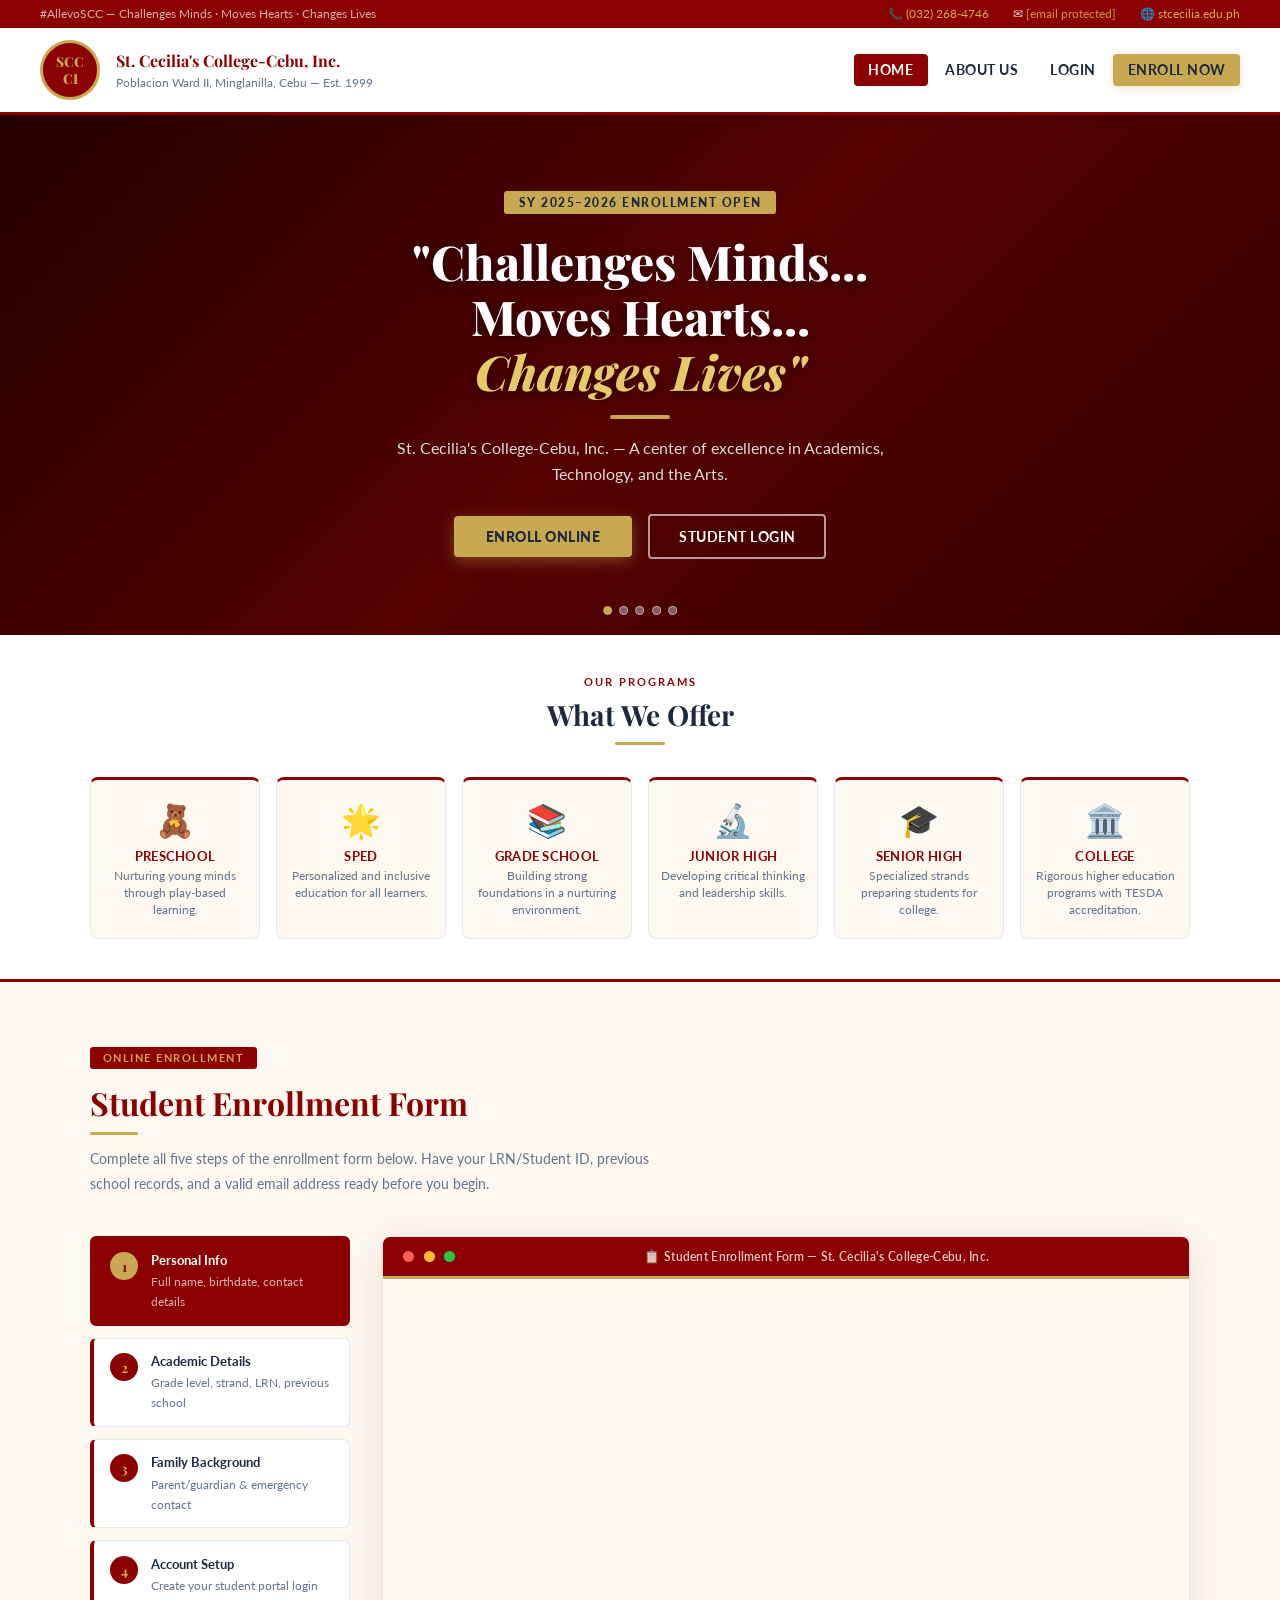
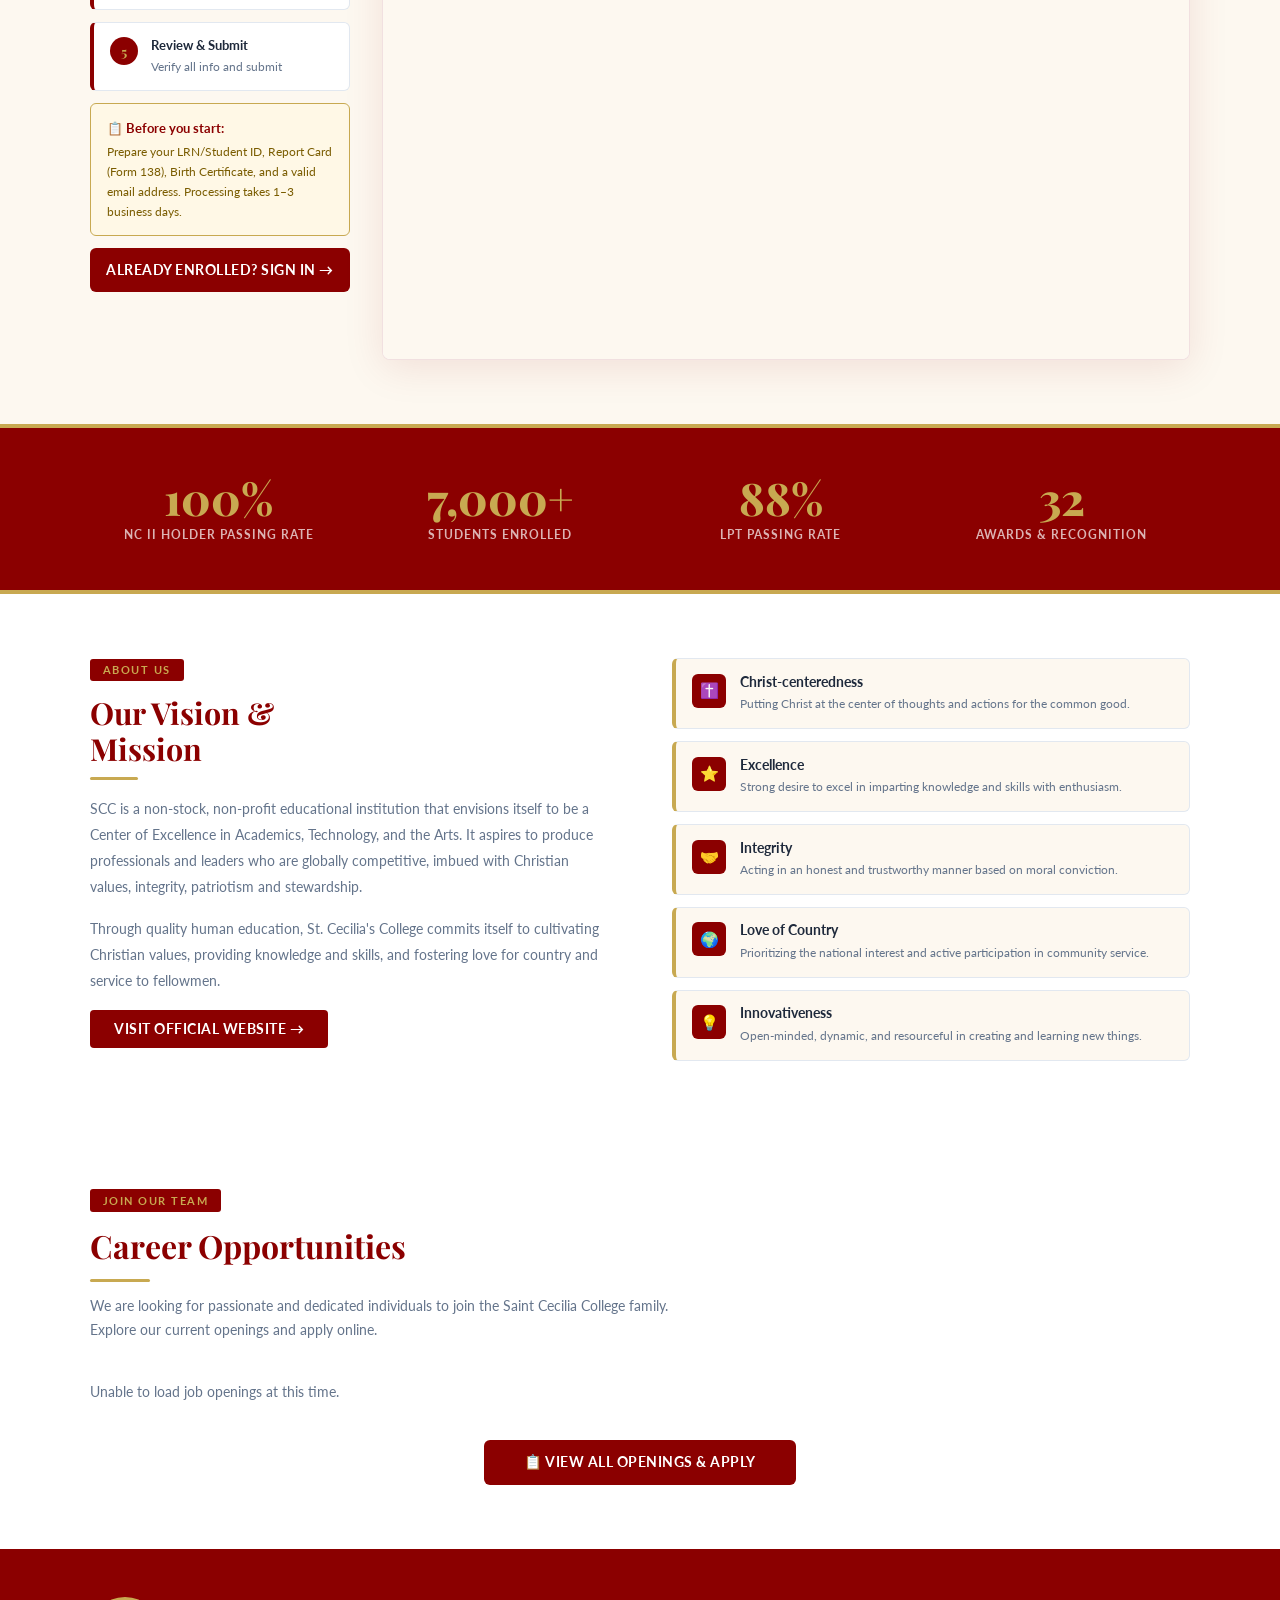
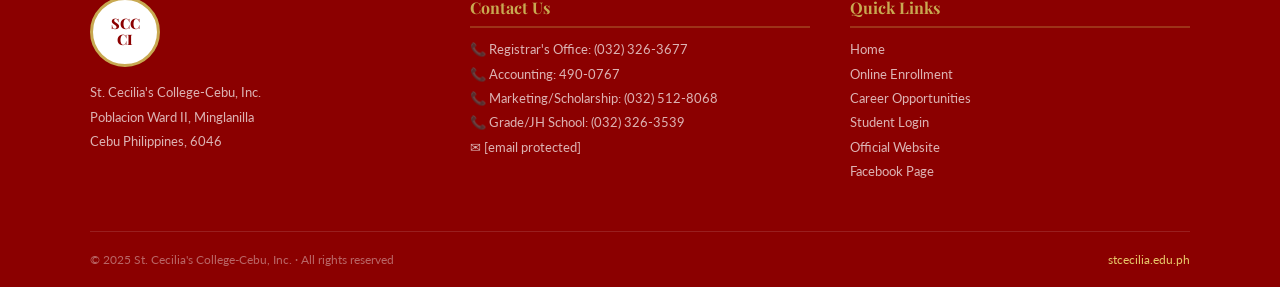
==== commit bb422d62: "removed" ====
--- a/index.html
+++ b/index.html
@@ -516,11 +516,9 @@
             <span>Poblacion Ward II, Minglanilla, Cebu — Est. 1999</span>
         </div>
     </a>
-    <div class="nav-links">
+        <div class="nav-links">
         <a href="index.html" class="active">Home</a>
-        <a href="#enrollment">Admissions</a>
-        <a href="#about">About Us</a>
-        <a href="#careers">Careers</a>
+        <a href="index.html#about">About Us</a>
         <a href="login.html">Login</a>
         <a href="enrollment.html" class="nav-enroll">Enroll Now</a>
     </div>
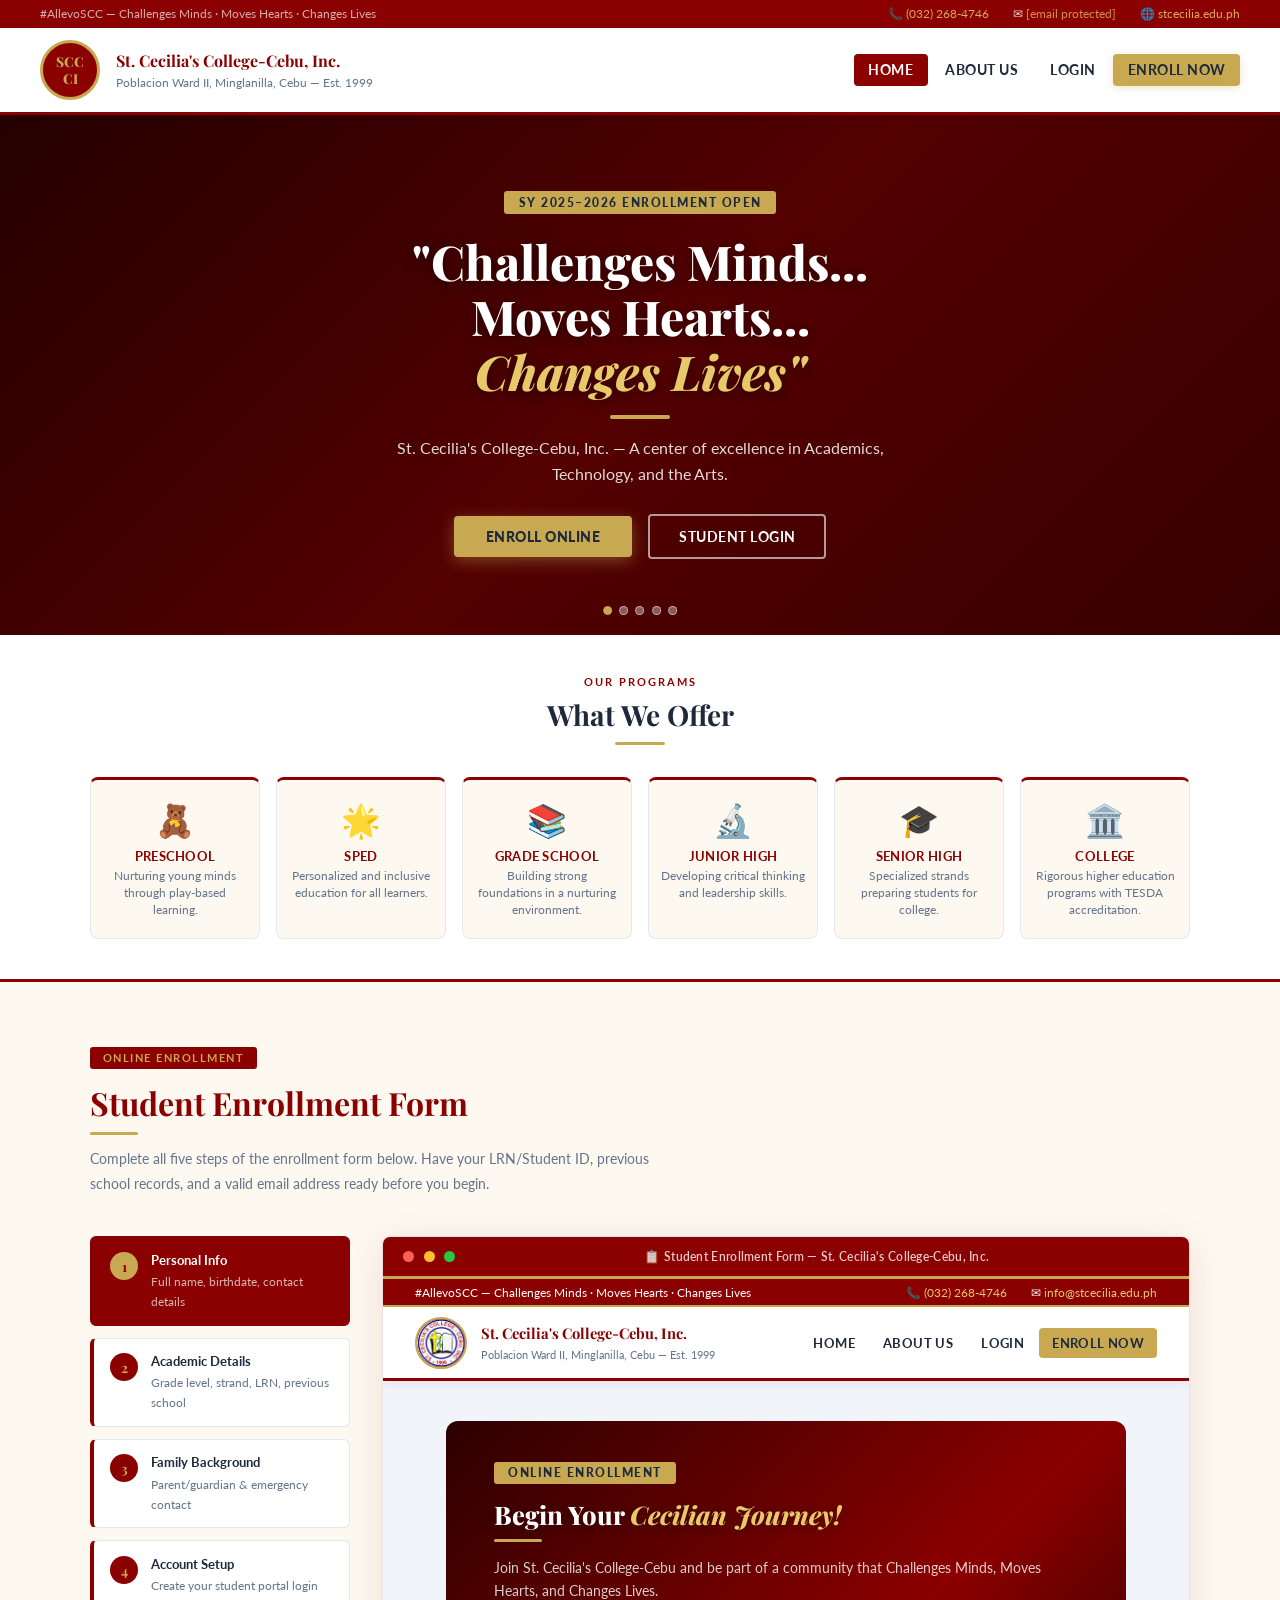
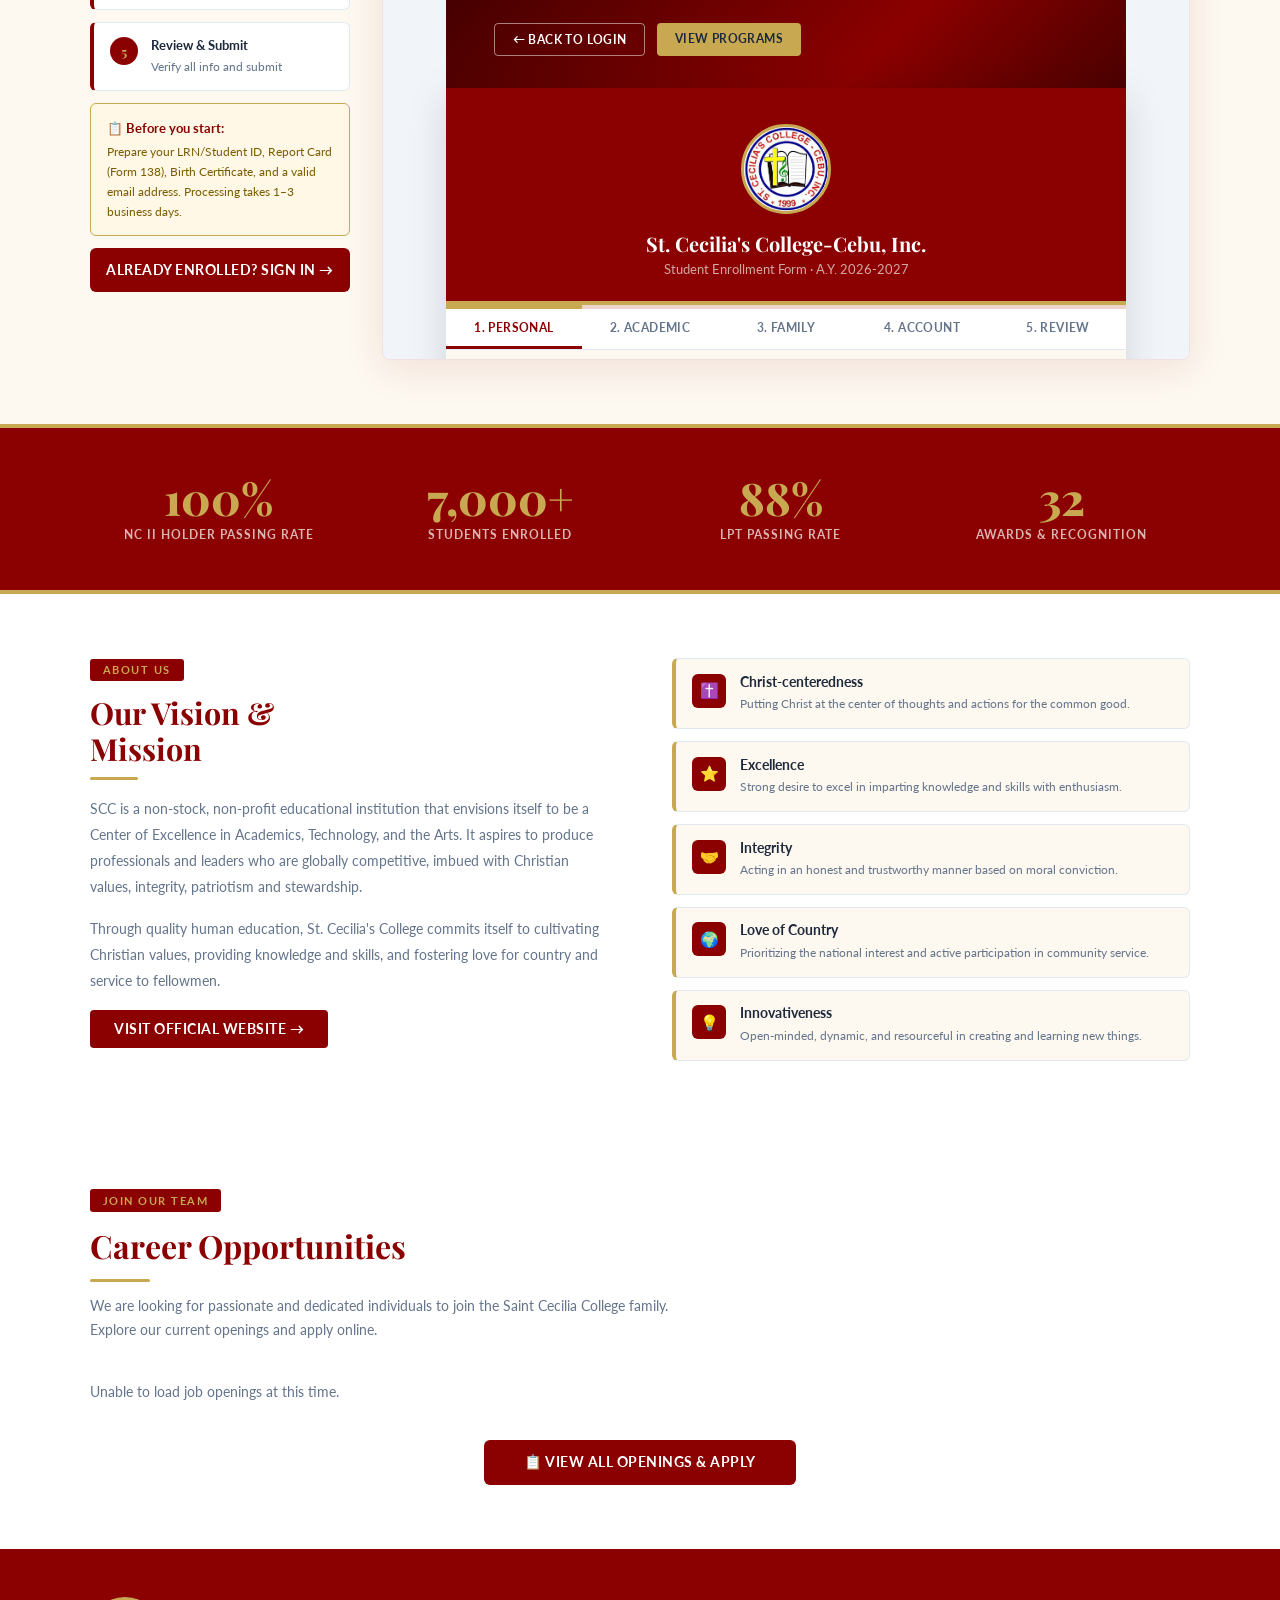
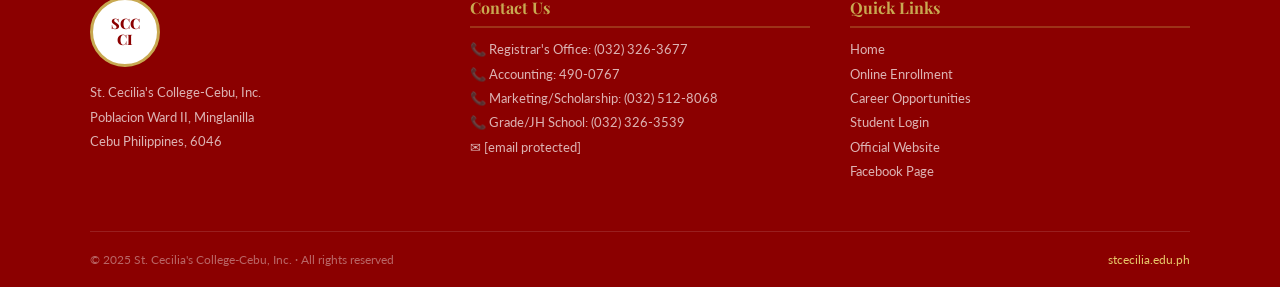
==== commit 06370b8a: "fix highlight" ====
--- a/index.html
+++ b/index.html
@@ -893,4 +893,51 @@
             });
         });
         document.querySelectorAll('.prog-card, .value-item, .step-item').forEach(el => observer.observe(el));
+
+    // ── Nav scroll-spy: highlight active link based on visible section ──
+    (function() {
+        const navLinks = document.querySelectorAll('.nav-links a:not(.nav-enroll)');
+
+        function setActive(href) {
+            navLinks.forEach(a => {
+                a.classList.remove('active');
+                if (a.getAttribute('href') === href) {
+                    a.classList.add('active');
+                }
+            });
+        }
+
+        // Use IntersectionObserver to detect which section is in view
+        const sections = [
+            { id: 'about',      href: 'index.html#about' },
+            { id: 'enrollment', href: 'index.html#enrollment' },
+            { id: 'careers',    href: 'index.html#careers' },
+        ];
+
+        const sectionObserver = new IntersectionObserver((entries) => {
+            entries.forEach(entry => {
+                if (entry.isIntersecting) {
+                    const matched = sections.find(s => s.id === entry.target.id);
+                    if (matched) setActive(matched.href);
+                }
+            });
+        }, { threshold: 0.3 });
+
+        sections.forEach(s => {
+            const el = document.getElementById(s.id);
+            if (el) sectionObserver.observe(el);
+        });
+
+        // When scrolled back to top, highlight Home
+        window.addEventListener('scroll', () => {
+            if (window.scrollY < 100) setActive('index.html');
+        });
+
+        // On hash change (clicking nav links)
+        window.addEventListener('hashchange', () => {
+            const hash = window.location.hash;
+            if (!hash) setActive('index.html');
+            else setActive('index.html' + hash);
+        });
+    })();
     </script>
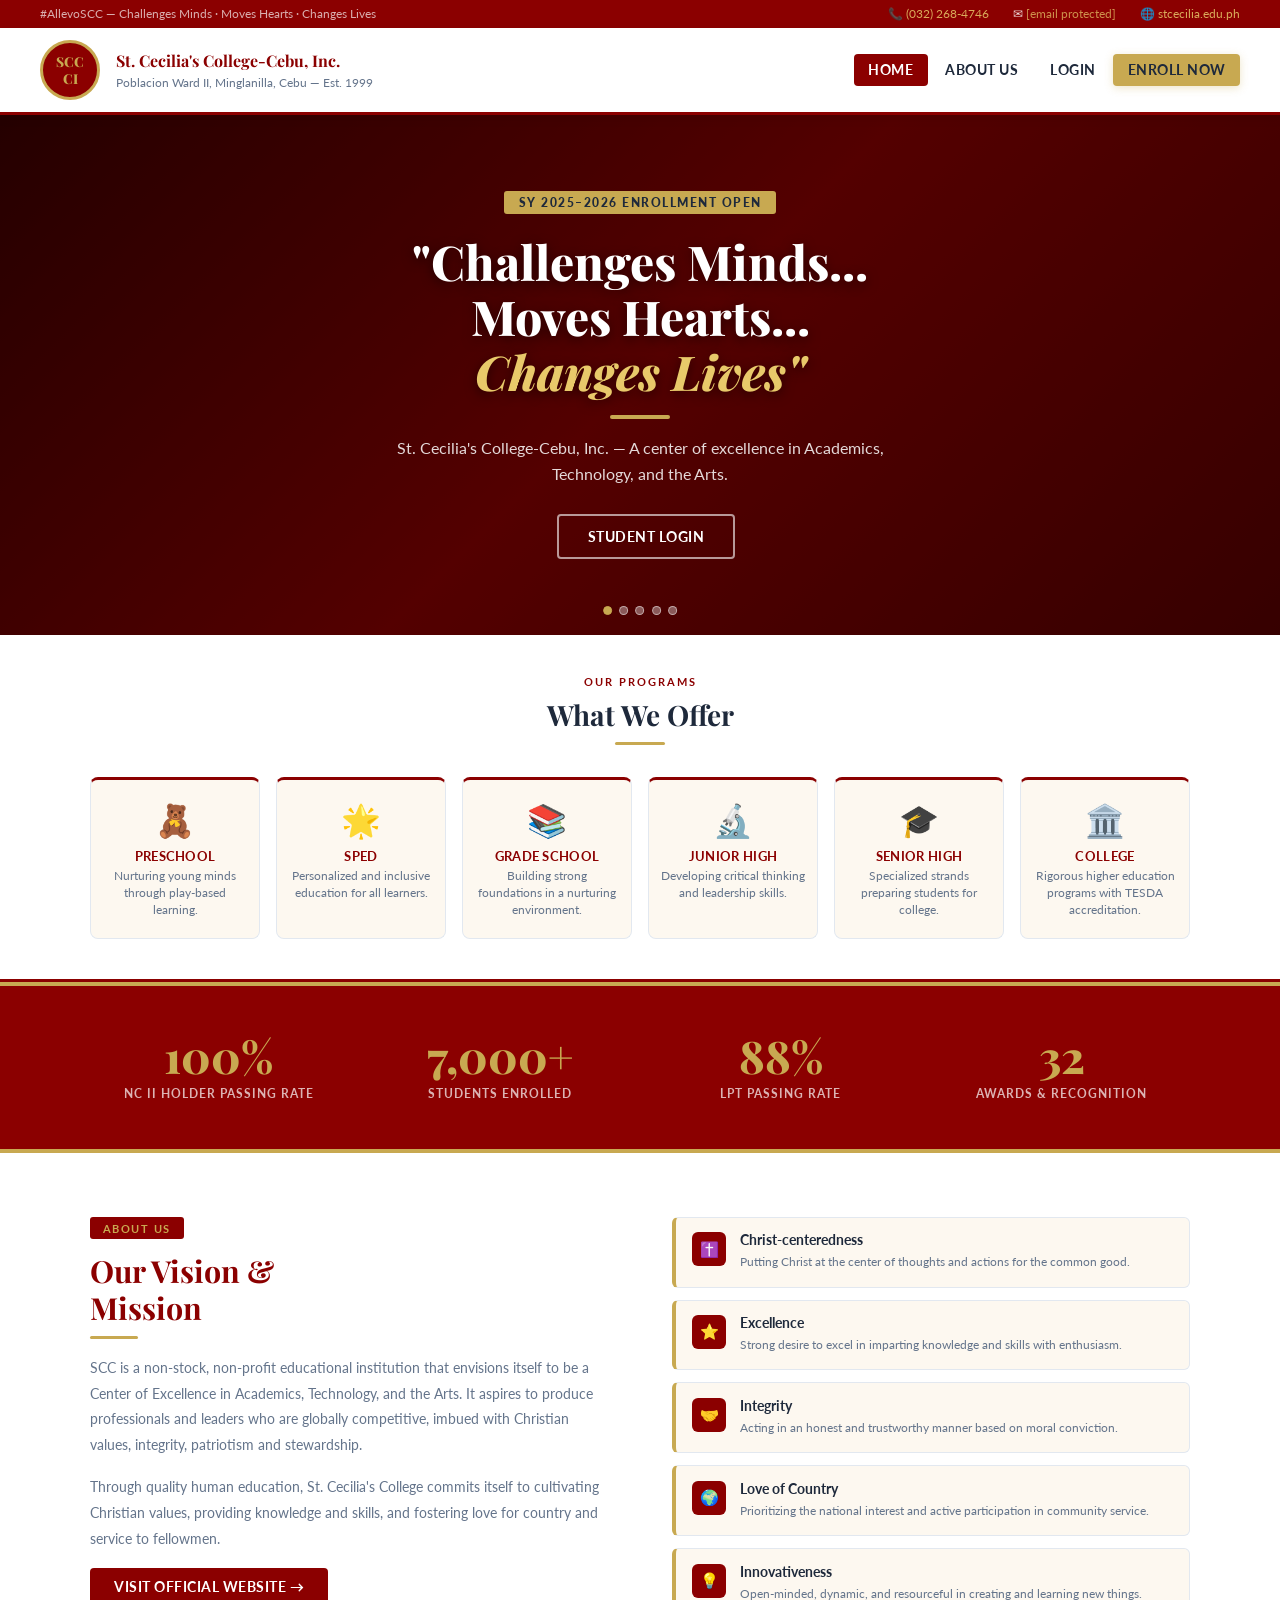
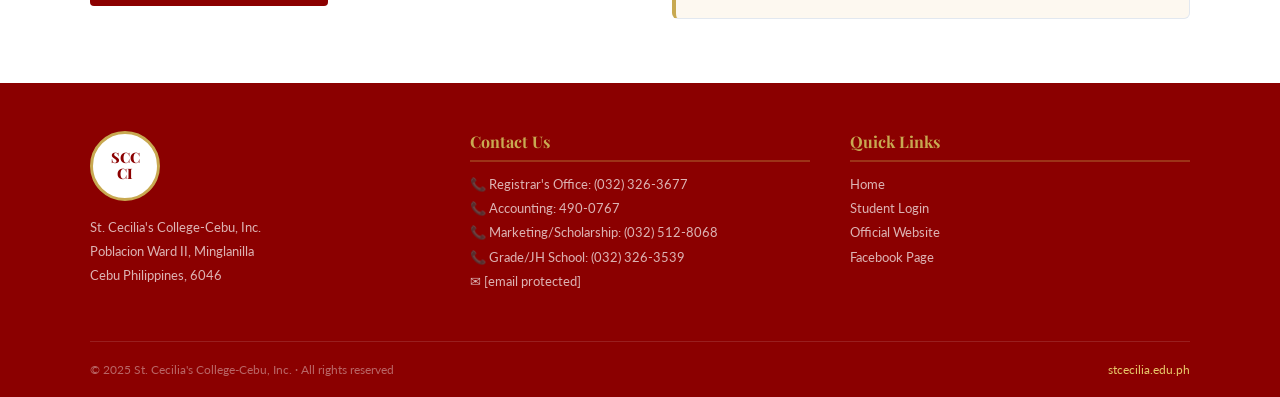
==== commit 3eb4ca21: "fix high" ====
--- a/index.html
+++ b/index.html
@@ -534,7 +534,7 @@
                 <h1>"Challenges Minds...<br>Moves Hearts...<br><em>Changes Lives"</em></h1>
                 <div class="gold-bar"></div>
                 <p>St. Cecilia's College-Cebu, Inc. — A center of excellence in Academics, Technology, and the Arts.</p>
-                <a href="#enrollment" class="slide-btn">Enroll Online</a>
+                
                 <a href="login.html" class="slide-btn-ghost">Student Login</a>
             </div>
         </div>
@@ -545,7 +545,7 @@
                 <h1>From Preschool<br>to <em>Senior High</em></h1>
                 <div class="gold-bar"></div>
                 <p>Nurturing every student from their earliest years through comprehensive K–12 education.</p>
-                <a href="#enrollment" class="slide-btn">Apply Now</a>
+                
             </div>
         </div>
         <div class="slide s3">
@@ -555,7 +555,7 @@
                 <h1>Globally Competitive<br><em>Cecilian</em> Graduates</h1>
                 <div class="gold-bar"></div>
                 <p>TESDA-accredited programs in IT, Education, Business, Criminology, and Hospitality Management.</p>
-                <a href="#enrollment" class="slide-btn">View Programs</a>
+                
             </div>
         </div>
         <div class="slide s4">
@@ -565,7 +565,7 @@
                 <h1>FREE Senior High<br>via <em>DepEd Voucher</em></h1>
                 <div class="gold-bar"></div>
                 <p>Academic, cultural, and government scholarships available for qualified students.</p>
-                <a href="#enrollment" class="slide-btn">Learn More</a>
+                
             </div>
         </div>
         <div class="slide s5">
@@ -575,7 +575,7 @@
                 <h1>Join the<br><em>Cecilian Family</em> Today</h1>
                 <div class="gold-bar"></div>
                 <p>Flexible learning options, state-of-the-art facilities, and a vibrant Cecilian community await you.</p>
-                <a href="#enrollment" class="slide-btn">Start Enrollment</a>
+                
                 <a href="login.html" class="slide-btn-ghost">Sign In</a>
             </div>
         </div>
@@ -631,75 +631,7 @@
 </div>
 
 <!-- ENROLLMENT SECTION -->
-<section class="enrollment-section" id="enrollment">
-    <div class="section-wrap">
-        <div class="section-head">
-            <div class="label">Online Enrollment</div>
-            <h2>Student Enrollment Form</h2>
-            <div class="divider"></div>
-            <p>Complete all five steps of the enrollment form below. Have your LRN/Student ID, previous school records, and a valid email address ready before you begin.</p>
-        </div>
-
-        <div class="enroll-layout">
-            <!-- Steps sidebar -->
-            <div class="steps-col">
-                <div class="step-item active">
-                    <div class="step-num">1</div>
-                    <div class="step-text">
-                        <strong>Personal Info</strong>
-                        <span>Full name, birthdate, contact details</span>
-                    </div>
-                </div>
-                <div class="step-item">
-                    <div class="step-num">2</div>
-                    <div class="step-text">
-                        <strong>Academic Details</strong>
-                        <span>Grade level, strand, LRN, previous school</span>
-                    </div>
-                </div>
-                <div class="step-item">
-                    <div class="step-num">3</div>
-                    <div class="step-text">
-                        <strong>Family Background</strong>
-                        <span>Parent/guardian & emergency contact</span>
-                    </div>
-                </div>
-                <div class="step-item">
-                    <div class="step-num">4</div>
-                    <div class="step-text">
-                        <strong>Account Setup</strong>
-                        <span>Create your student portal login</span>
-                    </div>
-                </div>
-                <div class="step-item">
-                    <div class="step-num">5</div>
-                    <div class="step-text">
-                        <strong>Review & Submit</strong>
-                        <span>Verify all info and submit</span>
-                    </div>
-                </div>
-                <div class="steps-note">
-                    <strong>📋 Before you start:</strong>
-                    Prepare your LRN/Student ID, Report Card (Form 138), Birth Certificate, and a valid email address. Processing takes 1–3 business days.
-                </div>
-                <a href="login.html" style="display:flex;align-items:center;justify-content:center;gap:.5rem;background:var(--red);color:white;padding:.85rem;border-radius:6px;text-decoration:none;font-weight:700;font-size:.85rem;text-transform:uppercase;letter-spacing:.5px;text-align:center;transition:background .2s;" onmouseover="this.style.background='#c0392b'" onmouseout="this.style.background='#8b0000'">
-                    Already enrolled? Sign In →
-                </a>
-            </div>
-
-            <!-- Enrollment form iframe -->
-            <div class="form-frame">
-                <div class="frame-bar">
-                    <div class="fbar-dot r"></div>
-                    <div class="fbar-dot y"></div>
-                    <div class="fbar-dot g"></div>
-                    <div class="fbar-title">📋 Student Enrollment Form — St. Cecilia's College-Cebu, Inc.</div>
-                </div>
-                <iframe src="enrollment.html" class="form-iframe" title="Student Enrollment Form" loading="lazy"></iframe>
-            </div>
-        </div>
-    </div>
-</section>
+
 
 <!-- STATS -->
 <div class="stats-section">
@@ -776,61 +708,7 @@
 </section>
 
 <!-- CAREERS SECTION -->
-<section id="careers" style="padding:4rem 2.5rem; background:#fff;">
-    <div style="max-width:1100px;margin:0 auto;">
-        <div class="section-head" style="margin-bottom:2.5rem;">
-            <div class="label">Join Our Team</div>
-            <h2 style="font-family:'Playfair Display',serif;font-size:2rem;color:var(--red);margin-bottom:0.5rem;">Career Opportunities</h2>
-            <div class="divider" style="width:60px;height:3px;background:var(--gold);margin:0.75rem 0;"></div>
-            <p style="font-size:.9rem;color:var(--gray);line-height:1.7;max-width:600px;">We are looking for passionate and dedicated individuals to join the Saint Cecilia College family. Explore our current openings and apply online.</p>
-        </div>
-
-        <!-- Job listings will be loaded here -->
-        <div id="publicJobList" style="display:grid;grid-template-columns:repeat(auto-fill,minmax(300px,1fr));gap:1.25rem;margin-bottom:2.5rem;">
-            <div style="color:var(--gray);font-size:.9rem;padding:1rem 0;">Loading job openings...</div>
-        </div>
-
-        <div style="text-align:center;margin-top:1rem;">
-            <a href="careers.html" style="display:inline-block;background:var(--red);color:white;padding:.85rem 2.5rem;border-radius:6px;text-decoration:none;font-weight:700;font-size:.9rem;text-transform:uppercase;letter-spacing:.5px;transition:background .2s;" onmouseover="this.style.background='#c0392b'" onmouseout="this.style.background='#8b0000'">
-                📋 View All Openings & Apply
-            </a>
-        </div>
-    </div>
-</section>
-
-<script>
-// Load open job postings for the homepage
-(async function loadPublicJobs() {
-    try {
-        const res  = await fetch('php/api/public/get_open_jobs.php');
-        const data = await res.json();
-        const container = document.getElementById('publicJobList');
-        if (!data.success || !data.jobs.length) {
-            container.innerHTML = '<p style="color:var(--gray);font-size:.9rem;">No current openings. Check back soon!</p>';
-            return;
-        }
-        container.innerHTML = data.jobs.slice(0,6).map(j => `
-        <div style="background:white;border-radius:10px;box-shadow:0 2px 12px rgba(0,0,0,0.08);overflow:hidden;border-top:4px solid var(--red);transition:box-shadow .2s;" onmouseover="this.style.boxShadow='0 6px 20px rgba(0,0,0,0.13)'" onmouseout="this.style.boxShadow='0 2px 12px rgba(0,0,0,0.08)'">
-            <div style="padding:1.25rem;">
-                <div style="font-family:'Playfair Display',serif;font-size:1rem;font-weight:700;color:var(--dark);margin-bottom:0.5rem;">${esc(j.title)}</div>
-                <div style="display:flex;flex-wrap:wrap;gap:.4rem;margin-bottom:.75rem;">
-                    <span style="background:#fdf2f2;color:var(--red);padding:.2rem .65rem;border-radius:20px;font-size:.72rem;font-weight:700;">📁 ${esc(j.department_name||'General')}</span>
-                    <span style="background:#fdf8f0;color:#92400e;padding:.2rem .65rem;border-radius:20px;font-size:.72rem;font-weight:700;">⏱ ${esc((j.employment_type||'').replace('_',' '))}</span>
-                    <span style="background:#f0fdf4;color:#166534;padding:.2rem .65rem;border-radius:20px;font-size:.72rem;font-weight:700;">🪑 ${j.slots} slot${j.slots>1?'s':''}</span>
-                </div>
-                ${j.description ? `<div style="font-size:.82rem;color:var(--gray);line-height:1.5;overflow:hidden;display:-webkit-box;-webkit-line-clamp:2;-webkit-box-orient:vertical;">${esc(j.description)}</div>` : ''}
-                ${j.deadline ? `<div style="font-size:.75rem;color:var(--gray);margin-top:.5rem;">📅 Deadline: ${j.deadline}</div>` : ''}
-            </div>
-            <div style="padding:.85rem 1.25rem;background:#fdf8f0;border-top:1px solid #f0e8d8;text-align:right;">
-                <a href="careers.html?job=${j.id}" style="background:var(--red);color:white;padding:.5rem 1.25rem;border-radius:5px;text-decoration:none;font-size:.8rem;font-weight:700;text-transform:uppercase;letter-spacing:.3px;">Apply Now →</a>
-            </div>
-        </div>`).join('');
-    } catch(e) {
-        document.getElementById('publicJobList').innerHTML = '<p style="color:var(--gray);font-size:.9rem;">Unable to load job openings at this time.</p>';
-    }
-    function esc(s) { return String(s||'').replace(/&/g,'&amp;').replace(/</g,'&lt;').replace(/>/g,'&gt;'); }
-})();
-</script>
+
 
 <!-- CONTACT / FOOTER -->
 <div class="contact-section">
@@ -850,8 +728,6 @@
         <div class="contact-col">
             <h4>Quick Links</h4>
             <a href="index.html">Home</a>
-            <a href="#enrollment">Online Enrollment</a>
-            <a href="#careers">Career Opportunities</a>
             <a href="login.html">Student Login</a>
             <a href="https://stcecilia.edu.ph" target="_blank">Official Website</a>
             <a href="https://www.facebook.com/St.CeciliasCollege" target="_blank">Facebook Page</a>
@@ -910,8 +786,7 @@
         // Use IntersectionObserver to detect which section is in view
         const sections = [
             { id: 'about',      href: 'index.html#about' },
-            { id: 'enrollment', href: 'index.html#enrollment' },
-            { id: 'careers',    href: 'index.html#careers' },
+            
         ];
 
         const sectionObserver = new IntersectionObserver((entries) => {
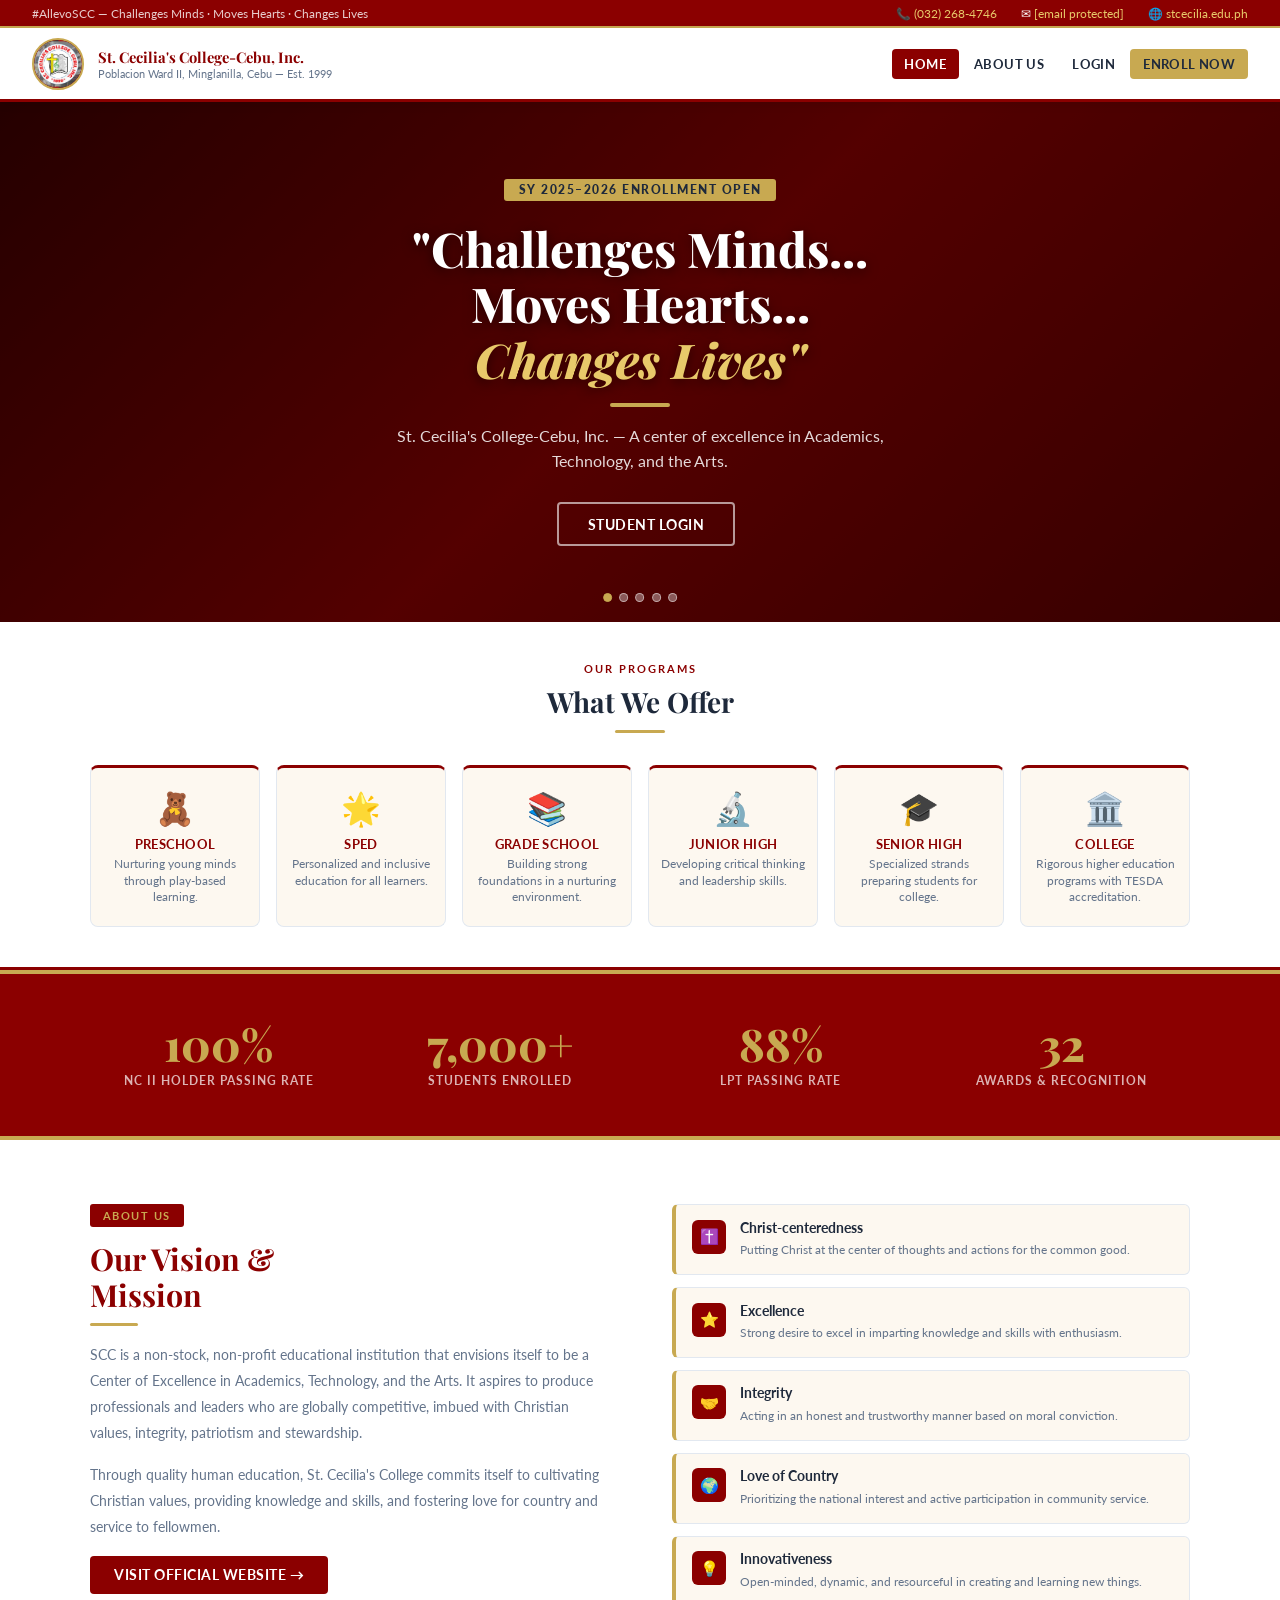
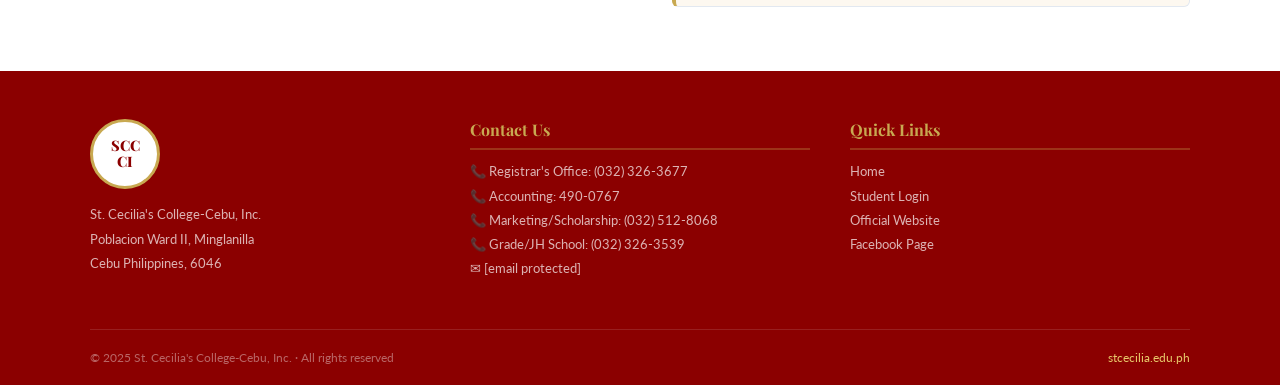
==== commit f524fc08: "Initial commit - clean" ====
--- a/index.html
+++ b/index.html
@@ -2,6 +2,9 @@
 <html lang="en">
 <head>
     <meta charset="UTF-8">
+    <link rel="icon" type="image/jpeg" href="images/logo2.jpg">
+    <link rel="shortcut icon" type="image/jpeg" href="images/logo2.jpg">
+    <link rel="apple-touch-icon" href="images/logo2.jpg">
     <meta name="viewport" content="width=device-width, initial-scale=1.0">
     <link rel="manifest" href="/manifest.json">
     <meta name="theme-color" content="#1E3352">
@@ -9,7 +12,6 @@
     <meta name="apple-mobile-web-app-capable" content="yes">
     <meta name="apple-mobile-web-app-status-bar-style" content="black-translucent">
     <meta name="apple-mobile-web-app-title" content="SCC Portal">
-    <link rel="apple-touch-icon" href="/images/logo.png">
     <title>St. Cecilia's College-Cebu, Inc. — Student Enrollment Portal</title>
     <link rel="preconnect" href="https://fonts.googleapis.com">
     <link href="https://fonts.googleapis.com/css2?family=Playfair+Display:ital,wght@0,600;0,700;0,800;1,700&family=Lato:wght@300;400;700;900&display=swap" rel="stylesheet">
@@ -38,74 +40,24 @@
         }
 
         /* ── TOPBAR ── */
-        .topbar {
-            background: var(--red);
-            color: white;
-            font-size: .75rem;
-            padding: .4rem 2.5rem;
-            display: flex;
-            justify-content: space-between;
-            align-items: center;
-            flex-wrap: wrap;
-            gap: .5rem;
-        }
+        /* ── TOPBAR ── */
+        .topbar { background: var(--red); color: white; font-size: .73rem; padding: .35rem 2rem; display: flex; justify-content: space-between; align-items: center; flex-wrap: wrap; gap: .4rem; border-bottom: 2px solid var(--gold); }
+        .topbar a { color: var(--gold-lt); text-decoration: none; }
+        .topbar-right { display: flex; gap: 1.5rem; }
         .topbar-left { opacity: .8; }
-        .topbar-right { display: flex; gap: 1.5rem; }
-        .topbar a { color: var(--gold-lt); text-decoration: none; }
-        .topbar span { opacity: .85; }
 
         /* ── NAVBAR ── */
-        nav {
-            background: white;
-            border-bottom: 3px solid var(--red);
-            display: flex;
-            align-items: center;
-            justify-content: space-between;
-            padding: .75rem 2.5rem;
-            box-shadow: 0 2px 12px rgba(0,0,0,0.08);
-            position: sticky;
-            top: 0;
-            z-index: 100;
-        }
-        .nav-brand {
-            display: flex;
-            align-items: center;
-            gap: 1rem;
-            text-decoration: none;
-        }
-        .nav-logo {
-            width: 60px; height: 60px;
-            background: var(--red);
-            border-radius: 50%;
-            display: flex; align-items: center; justify-content: center;
-            font-family: 'Playfair Display', serif;
-            font-weight: 800; font-size: .85rem;
-            color: var(--gold);
-            border: 3px solid var(--gold);
-            text-align: center; line-height: 1.2;
-        }
-        .nav-name strong {
-            display: block;
-            font-family: 'Playfair Display', serif;
-            font-size: 1rem; color: var(--red); font-weight: 700;
-        }
-        .nav-name span { font-size: .72rem; color: var(--gray); }
-
-        .nav-links { display: flex; align-items: center; gap: .2rem; }
-        .nav-links a {
-            color: var(--dark); text-decoration: none;
-            font-size: .85rem; font-weight: 700;
-            padding: .5rem .9rem; border-radius: 4px;
-            text-transform: uppercase; letter-spacing: .5px;
-            transition: background .2s, color .2s;
-        }
+        .navbar, nav.navbar { background: white; border-bottom: 3px solid var(--red); display: flex; align-items: center; justify-content: space-between; padding: .6rem 2rem; box-shadow: 0 2px 10px rgba(0,0,0,0.08); position: sticky; top: 0; z-index: 100; }
+        .nav-brand { display: flex; align-items: center; gap: .85rem; text-decoration: none; }
+        .nav-logo { width: 52px; height: 52px; border-radius: 50%; background: var(--red); border: 2.5px solid var(--gold); display: flex; align-items: center; justify-content: center; font-family: 'Playfair Display', serif; font-weight: 800; font-size: .78rem; color: var(--gold); text-align: center; line-height: 1.2; overflow: hidden; }
+        .nav-logo img { width: 100%; height: 100%; object-fit: cover; border-radius: 50%; }
+        .nav-name strong { display: block; font-family: 'Playfair Display', serif; font-size: .92rem; color: var(--red); font-weight: 700; }
+        .nav-name small, .nav-name span { font-size: .68rem; color: var(--gray); display: block; }
+        .nav-links { display: flex; gap: .15rem; align-items: center; }
+        .nav-links a { color: var(--dark); text-decoration: none; font-size: .8rem; font-weight: 700; padding: .45rem .8rem; border-radius: 4px; text-transform: uppercase; letter-spacing: .4px; transition: background .2s, color .2s; }
         .nav-links a:hover { background: var(--red); color: white; }
         .nav-links a.active { background: var(--red); color: white; }
-        .nav-enroll {
-            background: var(--gold); color: var(--dark) !important;
-            border-radius: 4px;
-            box-shadow: 0 2px 8px rgba(200,169,81,0.3);
-        }
+        .nav-enroll { background: var(--gold) !important; color: var(--dark) !important; }
         .nav-enroll:hover { background: var(--gold-lt) !important; color: var(--dark) !important; }
 
         /* ── HERO SLIDER ── */
@@ -508,9 +460,9 @@
 </div>
 
 <!-- NAVBAR -->
-<nav>
+<nav class="navbar">
     <a href="index.html" class="nav-brand">
-        <div class="nav-logo">SCC<br>CI</div>
+        <div class="nav-logo"><img src="images/logo2.jpg" alt="SCC Logo"></div>
         <div class="nav-name">
             <strong>St. Cecilia's College-Cebu, Inc.</strong>
             <span>Poblacion Ward II, Minglanilla, Cebu — Est. 1999</span>
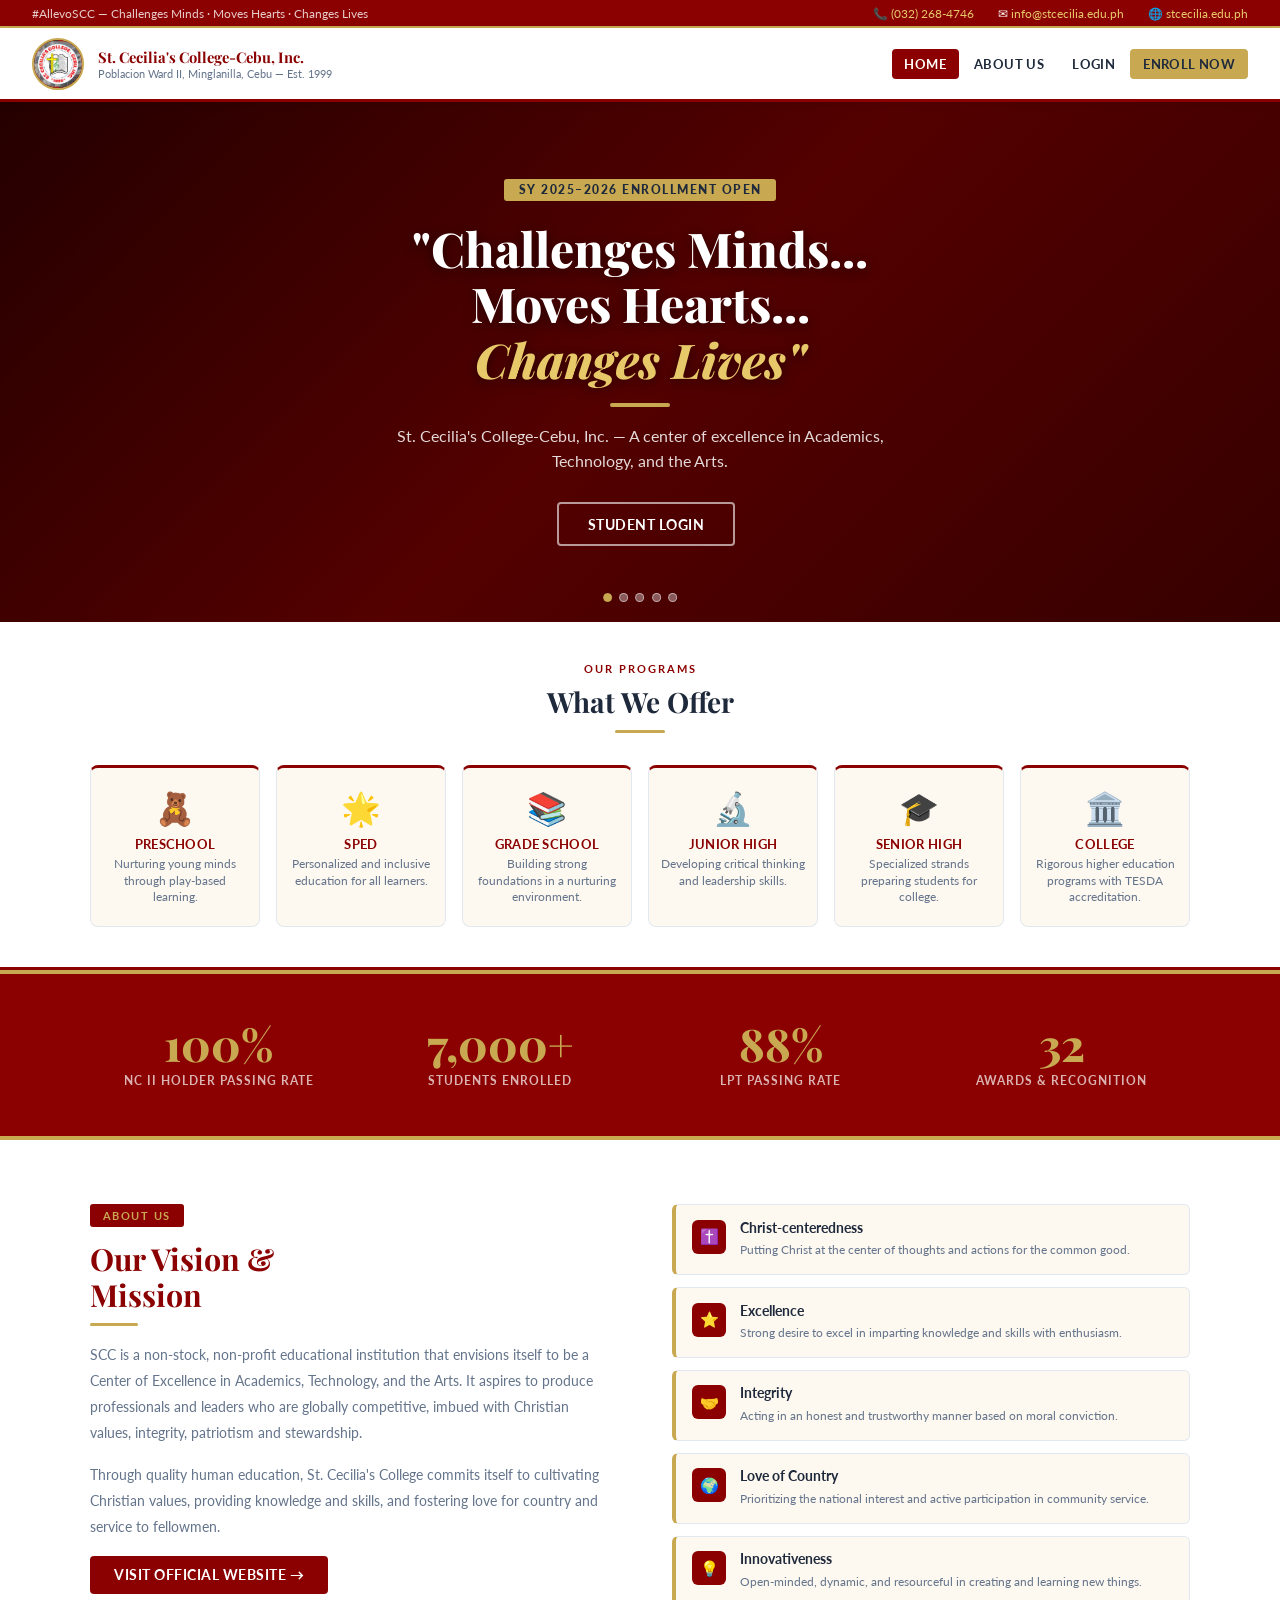
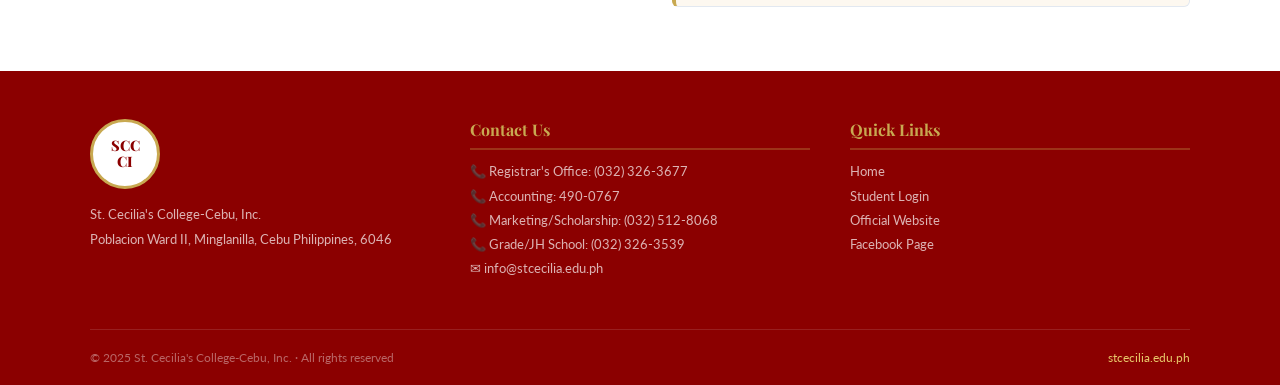
==== commit e8b58174: "updateds" ====
--- a/index.html
+++ b/index.html
@@ -6,13 +6,13 @@
     <link rel="shortcut icon" type="image/jpeg" href="images/logo2.jpg">
     <link rel="apple-touch-icon" href="images/logo2.jpg">
     <meta name="viewport" content="width=device-width, initial-scale=1.0">
-    <link rel="manifest" href="/manifest.json">
+    <link rel="manifest" href="manifest.json">
     <meta name="theme-color" content="#1E3352">
     <meta name="mobile-web-app-capable" content="yes">
     <meta name="apple-mobile-web-app-capable" content="yes">
     <meta name="apple-mobile-web-app-status-bar-style" content="black-translucent">
     <meta name="apple-mobile-web-app-title" content="SCC Portal">
-    <title>St. Cecilia's College-Cebu, Inc. — Student Enrollment Portal</title>
+    <title>Student Enrollment Portal</title>
     <link rel="preconnect" href="https://fonts.googleapis.com">
     <link href="https://fonts.googleapis.com/css2?family=Playfair+Display:ital,wght@0,600;0,700;0,800;1,700&family=Lato:wght@300;400;700;900&display=swap" rel="stylesheet">
     <style>
@@ -424,6 +424,68 @@
         .footer-bottom a { color: var(--gold-lt); text-decoration: none; font-size: .75rem; }
 
         /* ── RESPONSIVE ── */
+
+        /* ── Hamburger / mobile nav ── */
+        .nav-hamburger {
+            display: none;
+            flex-direction: column;
+            justify-content: center;
+            gap: 5px;
+            width: 38px;
+            height: 38px;
+            background: none;
+            border: none;
+            cursor: pointer;
+            padding: 4px;
+            border-radius: 6px;
+            transition: background .2s;
+        }
+        .nav-hamburger:hover { background: rgba(139,0,0,.08); }
+        .nav-hamburger span {
+            display: block;
+            width: 24px;
+            height: 2.5px;
+            background: var(--red);
+            border-radius: 2px;
+            transition: transform .3s, opacity .3s;
+        }
+        .nav-hamburger.open span:nth-child(1) { transform: translateY(7.5px) rotate(45deg); }
+        .nav-hamburger.open span:nth-child(2) { opacity: 0; }
+        .nav-hamburger.open span:nth-child(3) { transform: translateY(-7.5px) rotate(-45deg); }
+
+        .nav-mobile-drawer {
+            display: none;
+            flex-direction: column;
+            background: white;
+            border-bottom: 3px solid var(--red);
+            box-shadow: 0 4px 12px rgba(0,0,0,.1);
+            padding: .5rem 1rem .75rem;
+            position: sticky;
+            top: 65px;
+            z-index: 99;
+        }
+        .nav-mobile-drawer.open { display: flex; }
+        .nav-mobile-drawer a {
+            color: var(--dark);
+            text-decoration: none;
+            font-size: .85rem;
+            font-weight: 700;
+            padding: .6rem .75rem;
+            border-radius: 5px;
+            text-transform: uppercase;
+            letter-spacing: .4px;
+            transition: background .2s, color .2s;
+        }
+        .nav-mobile-drawer a:hover,
+        .nav-mobile-drawer a.active { background: var(--red); color: white; }
+        .nav-mobile-drawer .nav-enroll {
+            background: var(--gold) !important;
+            color: var(--dark) !important;
+            margin-top: .25rem;
+        }
+        @media (max-width: 900px) {
+            .nav-hamburger { display: flex; }
+        }
         @media (max-width: 900px) {
             nav { padding: .6rem 1rem; }
             .nav-links { display: none; }
@@ -453,19 +515,19 @@
         <span>#AllevoSCC — Challenges Minds · Moves Hearts · Changes Lives</span>
     </div>
     <div class="topbar-right">
-        <span>📞 <a href="tel:032-268-4746">(032) 268-4746</a></span>
-        <span>✉ <a href="/cdn-cgi/l/email-protection#523b3c343d1221263137313b3e3b337c3736277c223a"><span class="__cf_email__" data-cfemail="563f3830391625223533353f3a3f377833322378263e">[email&#160;protected]</span></a></span>
-        <span>🌐 <a href="https://stcecilia.edu.ph" target="_blank">stcecilia.edu.ph</a></span>
+        <span>📞 <a id="brandPhoneLink" href="tel:032-268-4746"><span id="brandPhone">(032) 268-4746</span></a></span>
+        <span>✉ <a id="brandEmailLink" href="mailto:info@stcecilia.edu.ph"><span id="brandEmail">info@stcecilia.edu.ph</span></a></span>
+        <span>🌐 <a id="brandWebsiteLink" href="https://stcecilia.edu.ph" target="_blank"><span id="brandWebsite">stcecilia.edu.ph</span></a></span>
     </div>
 </div>
 
 <!-- NAVBAR -->
 <nav class="navbar">
     <a href="index.html" class="nav-brand">
-        <div class="nav-logo"><img src="images/logo2.jpg" alt="SCC Logo"></div>
+        <div class="nav-logo"><img id="brandLogoNav" src="images/logo2.jpg" alt="School Logo"></div>
         <div class="nav-name">
-            <strong>St. Cecilia's College-Cebu, Inc.</strong>
-            <span>Poblacion Ward II, Minglanilla, Cebu — Est. 1999</span>
+            <strong id="brandNameNav">St. Cecilia's College-Cebu, Inc.</strong>
+            <span id="brandAddressNav">Poblacion Ward II, Minglanilla, Cebu — Est. 1999</span>
         </div>
     </a>
         <div class="nav-links">
@@ -474,7 +536,18 @@
         <a href="login.html">Login</a>
         <a href="enrollment.html" class="nav-enroll">Enroll Now</a>
     </div>
+    <button class="nav-hamburger" id="navHamburger" aria-label="Toggle menu" aria-expanded="false">
+        <span></span><span></span><span></span>
+    </button>
 </nav>
+
+<!-- MOBILE NAV DRAWER -->
+<div class="nav-mobile-drawer" id="navMobileDrawer">
+    <a href="index.html" class="active">Home</a>
+    <a href="index.html#about">About Us</a>
+    <a href="login.html">Login</a>
+    <a href="enrollment.html" class="nav-enroll">Enroll Now</a>
+</div>
 
 <!-- HERO SLIDER -->
 <div class="hero">
@@ -485,7 +558,7 @@
                 <div class="tag">SY 2025–2026 Enrollment Open</div>
                 <h1>"Challenges Minds...<br>Moves Hearts...<br><em>Changes Lives"</em></h1>
                 <div class="gold-bar"></div>
-                <p>St. Cecilia's College-Cebu, Inc. — A center of excellence in Academics, Technology, and the Arts.</p>
+                <p><span id="brandNameHero">St. Cecilia's College-Cebu, Inc.</span> — A center of excellence in Academics, Technology, and the Arts.</p>
                 
                 <a href="login.html" class="slide-btn-ghost">Student Login</a>
             </div>
@@ -615,8 +688,8 @@
             <h2>Our Vision &<br>Mission</h2>
             <div class="divider"></div>
             <p>SCC is a non-stock, non-profit educational institution that envisions itself to be a Center of Excellence in Academics, Technology, and the Arts. It aspires to produce professionals and leaders who are globally competitive, imbued with Christian values, integrity, patriotism and stewardship.</p>
-            <p>Through quality human education, St. Cecilia's College commits itself to cultivating Christian values, providing knowledge and skills, and fostering love for country and service to fellowmen.</p>
-            <a href="https://stcecilia.edu.ph" target="_blank">Visit Official Website →</a>
+            <p>Through quality human education, <span id="brandNameMission">St. Cecilia's College</span> commits itself to cultivating Christian values, providing knowledge and skills, and fostering love for country and service to fellowmen.</p>
+            <a id="brandWebsiteAbout" href="https://stcecilia.edu.ph" target="_blank">Visit Official Website →</a>
         </div>
 
         <div class="values-list">
@@ -666,28 +739,28 @@
 <div class="contact-section">
     <div class="contact-inner">
         <div class="contact-col">
-            <div class="contact-logo">SCC<br>CI</div>
-            <p>St. Cecilia's College-Cebu, Inc.<br>Poblacion Ward II, Minglanilla<br>Cebu Philippines, 6046</p>
+            <div class="contact-logo" id="brandLogoContact">SCC<br>CI</div>
+            <p><span id="brandNameContact">St. Cecilia's College-Cebu, Inc.</span><br><span id="brandAddressContact">Poblacion Ward II, Minglanilla, Cebu Philippines, 6046</span></p>
         </div>
         <div class="contact-col">
             <h4>Contact Us</h4>
-            <a href="tel:032-326-3677">📞 Registrar's Office: (032) 326-3677</a>
+            <a id="brandRegistrarPhoneLink" href="tel:032-326-3677">📞 Registrar's Office: <span id="brandRegistrarPhone">(032) 326-3677</span></a>
             <a href="tel:032-490-0767">📞 Accounting: 490-0767</a>
             <a href="tel:032-512-8068">📞 Marketing/Scholarship: (032) 512-8068</a>
             <a href="tel:032-326-3539">📞 Grade/JH School: (032) 326-3539</a>
-            <a href="/cdn-cgi/l/email-protection#0f666169604f7c7b6c6a6c6663666e216a6b7a217f67">✉ <span class="__cf_email__" data-cfemail="81e8efe7eec1f2f5e2e4e2e8ede8e0afe4e5f4aff1e9">[email&#160;protected]</span></a>
+            <a id="brandEmailLink2" href="mailto:info@stcecilia.edu.ph">✉ <span id="brandEmail2">info@stcecilia.edu.ph</span></a>
         </div>
         <div class="contact-col">
             <h4>Quick Links</h4>
             <a href="index.html">Home</a>
             <a href="login.html">Student Login</a>
-            <a href="https://stcecilia.edu.ph" target="_blank">Official Website</a>
-            <a href="https://www.facebook.com/St.CeciliasCollege" target="_blank">Facebook Page</a>
+            <a id="brandWebsiteQuick" href="https://stcecilia.edu.ph" target="_blank">Official Website</a>
+            <a id="brandFacebookLink" href="https://www.facebook.com/St.CeciliasCollege" target="_blank">Facebook Page</a>
         </div>
     </div>
     <div class="footer-bottom">
-        <p>© 2025 St. Cecilia's College-Cebu, Inc. · All rights reserved</p>
-        <a href="https://stcecilia.edu.ph" target="_blank">stcecilia.edu.ph</a>
+        <p>© 2025 <span id="brandNameFooter">St. Cecilia's College-Cebu, Inc.</span> · All rights reserved</p>
+        <a id="brandWebsiteFooter" href="https://stcecilia.edu.ph" target="_blank"><span id="brandWebsiteFooterText">stcecilia.edu.ph</span></a>
     </div>
 </div>
 
@@ -767,4 +840,117 @@
             else setActive('index.html' + hash);
         });
     })();
-    </script>+
+    // Mobile nav toggle
+    const hamburger = document.getElementById('navHamburger');
+    const drawer = document.getElementById('navMobileDrawer');
+    if (hamburger && drawer) {
+        hamburger.addEventListener('click', () => {
+            const open = drawer.classList.toggle('open');
+            hamburger.classList.toggle('open', open);
+            hamburger.setAttribute('aria-expanded', open);
+        });
+        drawer.querySelectorAll('a').forEach(a => {
+            a.addEventListener('click', () => {
+                drawer.classList.remove('open');
+                hamburger.classList.remove('open');
+                hamburger.setAttribute('aria-expanded', false);
+            });
+        });
+    }
+    </script>
+<script>
+// ── Dynamic Branding (school name + logo from admin settings) ─────────
+(async function applyBranding() {
+    try {
+        const res  = await fetch('php/api/get_branding_public.php');
+        const data = await res.json();
+        if (!data.success) return;
+
+        const name     = data.school_name     || '';
+        const logo     = data.school_logo     || '';
+        const address  = data.school_address  || '';
+        const phone    = data.school_phone    || '';
+        const regPhone = data.registrar_phone || '';
+        const email    = data.school_email    || '';
+        const website  = data.school_website  || '';
+        const facebook = data.school_facebook || '';
+
+        // Update all name text elements
+        ['brandNameNav','brandNameHero','brandNameContact','brandNameFooter','brandNameMission'].forEach(id => {
+            const el = document.getElementById(id);
+            if (el && name) el.textContent = name;
+        });
+
+        // Update address in navbar and contact section
+        if (address) {
+            const addrNav = document.getElementById('brandAddressNav');
+            if (addrNav) addrNav.textContent = address;
+            const addrContact = document.getElementById('brandAddressContact');
+            if (addrContact) addrContact.textContent = address;
+        }
+
+        // Update phone in topbar
+        if (phone) {
+            const ph = document.getElementById('brandPhone');
+            const phLink = document.getElementById('brandPhoneLink');
+            if (ph) ph.textContent = phone;
+            if (phLink) phLink.href = 'tel:' + phone.replace(/\D/g, '');
+        }
+
+        // Update email everywhere
+        if (email) {
+            ['brandEmail','brandEmail2'].forEach(id => {
+                const el = document.getElementById(id);
+                if (el) el.textContent = email;
+            });
+            ['brandEmailLink','brandEmailLink2'].forEach(id => {
+                const el = document.getElementById(id);
+                if (el) el.href = 'mailto:' + email;
+            });
+        }
+
+        // Update registrar phone in footer contact
+        if (regPhone) {
+            const rph = document.getElementById('brandRegistrarPhone');
+            const rphLink = document.getElementById('brandRegistrarPhoneLink');
+            if (rph) rph.textContent = regPhone;
+            if (rphLink) rphLink.href = 'tel:' + regPhone.replace(/\D/g, '');
+        }
+
+        // Update all website links
+        if (website) {
+            const displayUrl = website.replace(/^https?:\/\//, '');
+            ['brandWebsiteLink','brandWebsiteAbout','brandWebsiteQuick','brandWebsiteFooter'].forEach(id => {
+                const el = document.getElementById(id);
+                if (el) el.href = website;
+            });
+            const ws = document.getElementById('brandWebsite');
+            if (ws) ws.textContent = displayUrl;
+            const wsf = document.getElementById('brandWebsiteFooterText');
+            if (wsf) wsf.textContent = displayUrl;
+        }
+
+        // Update Facebook link
+        if (facebook) {
+            const fb = document.getElementById('brandFacebookLink');
+            if (fb) fb.href = facebook;
+        }
+
+        // Update page title
+        if (name) document.title = name + ' — Student Enrollment Portal';
+
+        // Update navbar logo image
+        if (logo) {
+            const img = document.getElementById('brandLogoNav');
+            if (img) { img.src = logo; img.alt = name + ' Logo'; }
+
+            // Replace contact-logo text with actual logo image
+            const contactLogo = document.getElementById('brandLogoContact');
+            if (contactLogo) {
+                contactLogo.innerHTML = `<img src="${logo}" alt="${name} Logo" style="width:100%;height:100%;object-fit:contain;border-radius:50%;">`;
+            }
+        }
+    } catch (e) { /* silently keep defaults */ }
+})();
+</script>
